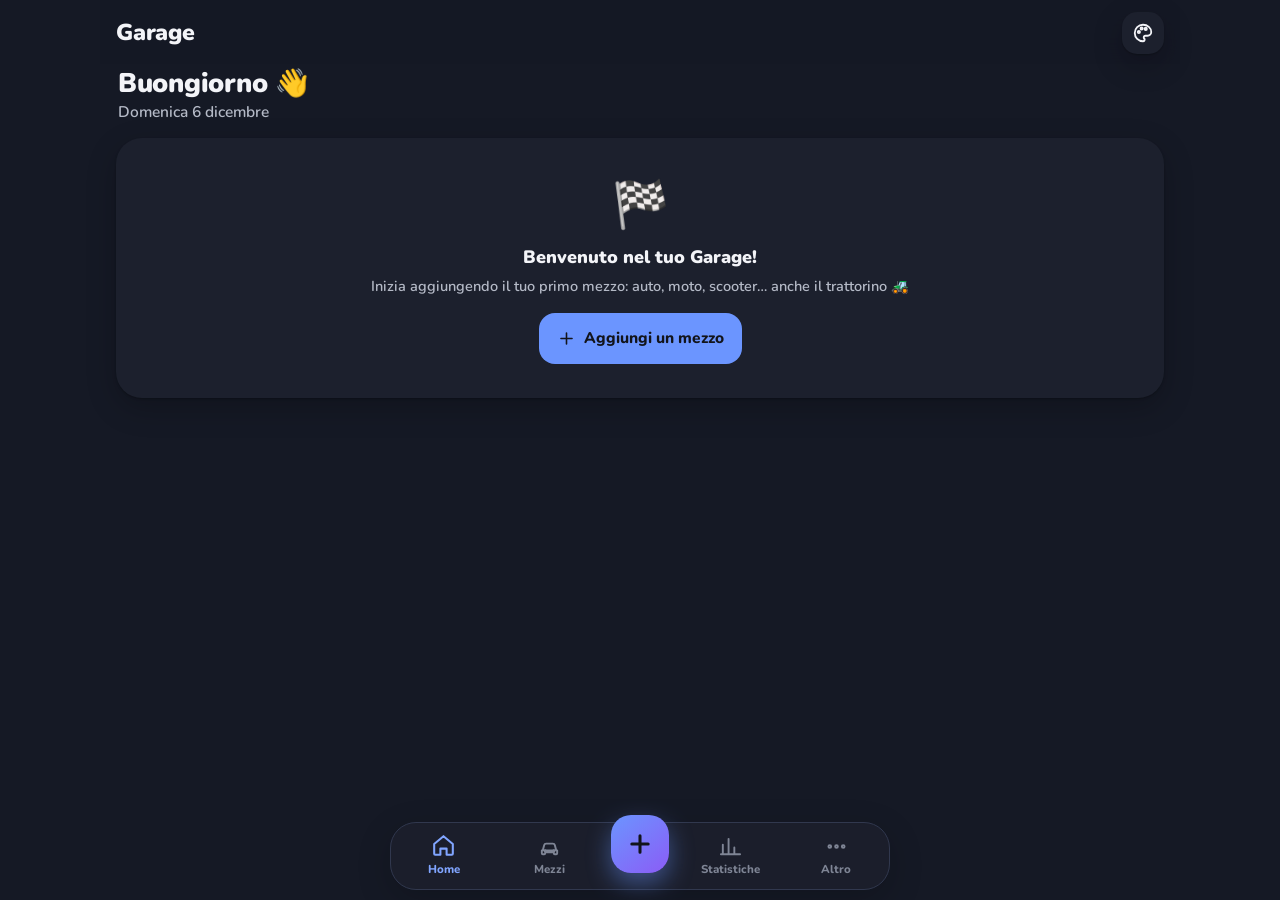
==== index.html @ 50ab62aa "v2.6.1: link d'invito per La mia auto direttamente da Garage (Altro → Google Sheets) Co-Authored-By:" ====
<!DOCTYPE html>
<html lang="it">
<head>
  <meta charset="UTF-8">
  <meta name="viewport" content="width=device-width, initial-scale=1, viewport-fit=cover">
  <title>Garage</title>
  <meta name="description" content="Gestione personale dei veicoli: rifornimenti, consumi, manutenzione, spese e statistiche.">
  <meta name="theme-color" content="#0e1014">
  <link rel="manifest" href="manifest.json?v=250">
  <link rel="icon" href="icona-garage.svg" type="image/svg+xml">
  <link rel="apple-touch-icon" href="icona-garage-192.png">
  <link rel="preconnect" href="https://fonts.googleapis.com">
  <link rel="preconnect" href="https://fonts.gstatic.com" crossorigin>
  <link href="https://fonts.googleapis.com/css2?family=Nunito:wght@500;600;700;800;900&display=swap" rel="stylesheet">
  <link rel="stylesheet" href="style.css?v=250">
  <script>
    // applica subito tema e colore salvati (evita il lampo)
    try {
      const t = localStorage.getItem('garage-tema') || 'dark';
      if (t !== 'auto') document.documentElement.dataset.theme = t;
      const c = JSON.parse(localStorage.getItem('garage-colore-css') || 'null');
      if (c) for (const k in c) document.documentElement.style.setProperty(k, c[k]);
    } catch (e) {}
  </script>
</head>
<body>
  <header class="topbar">
    <button class="icon-btn" id="btnBack" aria-label="Indietro" hidden>
      <svg viewBox="0 0 24 24"><path d="M15 18l-6-6 6-6"/></svg>
    </button>
    <h1 id="pageTitle">Garage</h1>
    <button class="icon-btn" id="btnSync" aria-label="Sincronizza" hidden></button>
    <button class="icon-btn" id="btnTheme" aria-label="Temi e colori">
      <svg viewBox="0 0 24 24"><path d="M12 3a9 9 0 0 0 0 18c1.1 0 1.8-.8 1.8-1.8 0-.5-.2-.9-.5-1.2-.3-.3-.5-.7-.5-1.2 0-1 .8-1.8 1.8-1.8H17a4 4 0 0 0 4-4C21 6.6 17 3 12 3z"/><circle cx="7.5" cy="11" r="1.2"/><circle cx="10.5" cy="7" r="1.2"/><circle cx="15" cy="7.5" r="1.2"/></svg>
    </button>
  </header>

  <main id="view" class="view"></main>

  <nav class="bottomnav">
    <a href="#home" data-nav="home">
      <svg viewBox="0 0 24 24"><path d="M3 10.5L12 3l9 7.5V20a1 1 0 0 1-1 1h-5v-6h-6v6H4a1 1 0 0 1-1-1z"/></svg>
      <span>Home</span>
    </a>
    <a href="#mezzi" data-nav="mezzi">
      <svg viewBox="0 0 24 24"><path d="M5 16l1.5-5.5A2 2 0 0 1 8.4 9h7.2a2 2 0 0 1 1.9 1.5L19 16M4 16h16v3a1 1 0 0 1-1 1h-1.5a1 1 0 0 1-1-1v-1h-9v1a1 1 0 0 1-1 1H5a1 1 0 0 1-1-1z"/><circle cx="7.5" cy="16.5" r=".6"/><circle cx="16.5" cy="16.5" r=".6"/></svg>
      <span>Mezzi</span>
    </a>
    <button class="fab" id="btnAdd" aria-label="Aggiungi">
      <svg viewBox="0 0 24 24"><path d="M12 5v14M5 12h14"/></svg>
    </button>
    <a href="#statistiche" data-nav="statistiche">
      <svg viewBox="0 0 24 24"><path d="M4 20V10M10 20V4M16 20v-7M22 20H2"/></svg>
      <span>Statistiche</span>
    </a>
    <a href="#altro" data-nav="altro">
      <svg viewBox="0 0 24 24"><circle cx="5" cy="12" r="1.4"/><circle cx="12" cy="12" r="1.4"/><circle cx="19" cy="12" r="1.4"/></svg>
      <span>Altro</span>
    </a>
  </nav>

  <div class="sheet-backdrop" id="sheetBackdrop" hidden></div>
  <section class="sheet" id="sheet" role="dialog" aria-modal="true" hidden>
    <div class="sheet-handle"></div>
    <div class="sheet-head">
      <h2 id="sheetTitle"></h2>
      <button class="icon-btn" id="sheetClose" aria-label="Chiudi"><svg viewBox="0 0 24 24"><path d="M6 6l12 12M18 6L6 18"/></svg></button>
    </div>
    <div class="sheet-body" id="sheetBody"></div>
  </section>

  <div class="toast" id="toast" hidden></div>

  <script src="db.js?v=250"></script>
  <script src="calc.js?v=250"></script>
  <script src="charts.js?v=250"></script>
  <script src="sync.js?v=250"></script>
  <script src="viaggi.js?v=250"></script>
  <script src="drivvo.js?v=250"></script>
  <script src="app.js?v=250"></script>
</body>
</html>
---- style.css ----
/* =========================================================
   GARAGE — style.css  (v2.1 · stile morbido e amichevole)
   I colori del tema (--accent, --accent-2) li imposta app.js
   in base al tema scelto con l'icona della tavolozza.
   ========================================================= */

:root {
  color-scheme: light;
  --accent: #2a62f0;
  --accent-2: #8b5cf6;
  --on-accent: #ffffff;
  --bg: color-mix(in srgb, var(--accent) 5%, #f5f6fa);
  --surface: #ffffff;
  --surface-2: color-mix(in srgb, var(--accent) 6%, #f1f2f6);
  --border: color-mix(in srgb, var(--accent) 8%, #e6e8ee);
  --text: #171923;
  --text-2: #5d6272;
  --text-3: #8d92a1;
  --accent-soft: color-mix(in srgb, var(--accent) 14%, #ffffff);
  --accent-ink: color-mix(in srgb, var(--accent) 80%, #000000);
  --good: #12925a;  --good-soft: #e2f6ec;
  --warn: #b26a00;  --warn-soft: #fff1d6;
  --bad: #d63a3a;   --bad-soft: #fde7e7;
  --t-fuel: var(--accent-soft);  --t-fuel-ink: var(--accent-ink);
  --t-maint: #fff0d9; --t-maint-ink: #a86200;
  --t-exp: #e2f6ec;   --t-exp-ink: #12804f;
  --t-doc: #efe8ff;   --t-doc-ink: #6a3fd6;
  --s1: #2a78d6; --s2: #eb6834; --s3: #1baf7a; --s4: #eda100; --s5: #e87ba4; --s6: #008300; --s7: #4a3aa7; --s8: #e34948;
  --grid: #eceef3;
  --shadow: 0 1px 2px rgba(20,24,40,.04), 0 8px 24px rgba(20,24,40,.06);
  --r-lg: 26px; --r-md: 20px; --r-sm: 14px;
}
@media (prefers-color-scheme: dark) {
  :root:not([data-theme="light"]) {
    color-scheme: dark;
    --on-accent: #12141b;
    --bg: color-mix(in srgb, var(--accent) 6%, #0f1117);
    --surface: color-mix(in srgb, var(--accent) 5%, #181a22);
    --surface-2: color-mix(in srgb, var(--accent) 8%, #20232d);
    --border: color-mix(in srgb, var(--accent) 10%, #2a2e3a);
    --text: #f3f4f8; --text-2: #b4b9c6; --text-3: #7f8595;
    --accent-soft: color-mix(in srgb, var(--accent) 18%, #181a22);
    --accent-ink: color-mix(in srgb, var(--accent) 85%, #ffffff);
    --good: #45d38f; --good-soft: #15291f; --warn: #f5b34a; --warn-soft: #2f2513; --bad: #ff7272; --bad-soft: #351a1c;
    --t-maint: #2f2513; --t-maint-ink: #f5b34a;
    --t-exp: #15291f;   --t-exp-ink: #45d38f;
    --t-doc: #241d3b;   --t-doc-ink: #b49cff;
    --s1: #3987e5; --s2: #d95926; --s3: #199e70; --s4: #c98500; --s5: #d55181; --s6: #008300; --s7: #9085e9; --s8: #e66767;
    --grid: #262a35;
    --shadow: 0 1px 2px rgba(0,0,0,.25), 0 10px 30px rgba(0,0,0,.22);
  }
}
:root[data-theme="dark"] {
  color-scheme: dark;
  --on-accent: #12141b;
  --bg: color-mix(in srgb, var(--accent) 6%, #0f1117);
  --surface: color-mix(in srgb, var(--accent) 5%, #181a22);
  --surface-2: color-mix(in srgb, var(--accent) 8%, #20232d);
  --border: color-mix(in srgb, var(--accent) 10%, #2a2e3a);
  --text: #f3f4f8; --text-2: #b4b9c6; --text-3: #7f8595;
  --accent-soft: color-mix(in srgb, var(--accent) 18%, #181a22);
  --accent-ink: color-mix(in srgb, var(--accent) 85%, #ffffff);
  --good: #45d38f; --good-soft: #15291f; --warn: #f5b34a; --warn-soft: #2f2513; --bad: #ff7272; --bad-soft: #351a1c;
  --t-maint: #2f2513; --t-maint-ink: #f5b34a;
  --t-exp: #15291f;   --t-exp-ink: #45d38f;
  --t-doc: #241d3b;   --t-doc-ink: #b49cff;
  --s1: #3987e5; --s2: #d95926; --s3: #199e70; --s4: #c98500; --s5: #d55181; --s6: #008300; --s7: #9085e9; --s8: #e66767;
  --grid: #262a35;
  --shadow: 0 1px 2px rgba(0,0,0,.25), 0 10px 30px rgba(0,0,0,.22);
}

* { box-sizing: border-box; -webkit-tap-highlight-color: transparent; }
html, body { margin: 0; overflow-x: clip; }
body {
  font-family: 'Nunito', system-ui, -apple-system, 'Segoe UI', Roboto, sans-serif;
  background: var(--bg); color: var(--text);
  font-size: 15.5px; line-height: 1.45;
  min-height: 100vh;
  padding-bottom: calc(96px + env(safe-area-inset-bottom));
  font-variant-numeric: tabular-nums;
  transition: background-color .3s ease;
}
svg:not(.leaflet-zoom-animated) { width: 22px; height: 22px; fill: none; stroke: currentColor; stroke-width: 2; stroke-linecap: round; stroke-linejoin: round; }
button { font: inherit; color: inherit; }
a { color: inherit; }
[hidden] { display: none !important; }
b, strong { font-weight: 800; }

/* ---------- Barra superiore ---------- */
.topbar {
  position: sticky; top: 0; z-index: 20;
  display: flex; align-items: center; gap: 8px;
  padding: calc(env(safe-area-inset-top) + 12px) 16px 10px;
  background: color-mix(in srgb, var(--bg) 88%, transparent);
  backdrop-filter: blur(14px); -webkit-backdrop-filter: blur(14px);
  max-width: 1080px; margin: 0 auto;
}
.topbar h1 { flex: 1; margin: 0; font-size: 23px; font-weight: 900; letter-spacing: -.01em; white-space: nowrap; overflow: hidden; text-overflow: ellipsis; }
.icon-btn {
  width: 42px; height: 42px; border-radius: 15px; border: 0; display: grid; place-items: center;
  background: var(--surface); box-shadow: var(--shadow); cursor: pointer; flex-shrink: 0; color: var(--text);
  transition: transform .12s ease;
}
.icon-btn:active { transform: scale(.92); }
.icon-btn.sync-ok { color: var(--good); }
.icon-btn.sync-errore { color: var(--bad); }
.icon-btn.sync-offline { color: var(--warn); }
.icon-btn.sync-sync svg { animation: spin 1s linear infinite; color: var(--accent); }
@keyframes spin { to { transform: rotate(360deg); } }

/* ---------- Contenuto ---------- */
.view { max-width: 1080px; margin: 0 auto; padding: 2px 16px 0; animation: fade .28s ease; }
@keyframes fade { from { opacity: 0; transform: translateY(8px); } to { opacity: 1; transform: none; } }

.hello { margin: 2px 2px 14px; }
.hello h2 { margin: 0; font-size: 27px; font-weight: 900; letter-spacing: -.01em; line-height: 1.15; }
.hello p { margin: 2px 0 0; color: var(--text-2); font-weight: 600; }

.section-title { display: flex; align-items: center; justify-content: space-between; margin: 24px 4px 10px; }
.section-title h3 { margin: 0; font-size: 18px; font-weight: 900; }
.section-title a, .link { color: var(--accent-ink); text-decoration: none; font-weight: 800; font-size: 14px; background: none; border: 0; cursor: pointer; padding: 4px 0; }

.card { background: var(--surface); border-radius: var(--r-lg); box-shadow: var(--shadow); padding: 18px; }
.card + .card { margin-top: 12px; }
.card h4 { margin: 0 0 12px; font-size: 16px; font-weight: 900; }
.grid { display: grid; gap: 12px; }
.grid-2 { grid-template-columns: repeat(2, minmax(0, 1fr)); }
@media (min-width: 760px) {
  .grid-auto { grid-template-columns: repeat(2, minmax(0, 1fr)); }
  .grid-4-lg { grid-template-columns: repeat(4, minmax(0, 1fr)); }
}
@media (min-width: 1000px) { .grid-auto { grid-template-columns: repeat(3, minmax(0, 1fr)); } }

/* ---------- Azioni rapide ---------- */
.quick-row { display: grid; grid-template-columns: repeat(3, minmax(0, 1fr)); gap: 10px; }
.qa {
  border: 0; border-radius: var(--r-md); padding: 14px 8px 12px; cursor: pointer;
  display: flex; flex-direction: column; align-items: center; gap: 6px; font-weight: 800; font-size: 13.5px;
  background: var(--surface); box-shadow: var(--shadow); transition: transform .12s ease;
}
.qa:active { transform: scale(.95); }
.qa .em { width: 46px; height: 46px; border-radius: 16px; display: grid; place-items: center; font-size: 23px; }
.t-fuel { background: var(--t-fuel); color: var(--t-fuel-ink); }
.t-maint { background: var(--t-maint); color: var(--t-maint-ink); }
.t-exp { background: var(--t-exp); color: var(--t-exp-ink); }
.t-doc { background: var(--t-doc); color: var(--t-doc-ink); }

/* ---------- Card riepilogo (hero) ---------- */
.hero {
  position: relative; overflow: hidden;
  border-radius: var(--r-lg); padding: 20px;
  background: linear-gradient(140deg, color-mix(in srgb, var(--accent) 26%, var(--surface)), color-mix(in srgb, var(--accent-2) 18%, var(--surface)));
  box-shadow: var(--shadow);
}
.hero::after {
  content: ''; position: absolute; width: 180px; height: 180px; border-radius: 50%; right: -60px; top: -70px;
  background: color-mix(in srgb, var(--accent) 30%, transparent); filter: blur(4px); opacity: .55; pointer-events: none;
}
.hero > * { position: relative; z-index: 1; }
.hero .label { color: var(--text-2); font-size: 14px; font-weight: 700; }
.hero .big { font-size: 38px; font-weight: 900; letter-spacing: -.02em; margin: 0 0 4px; line-height: 1.15; }
.hero .mini { display: grid; grid-template-columns: repeat(3, minmax(0, 1fr)); gap: 8px; margin-top: 14px; }
.hero .mini div { background: color-mix(in srgb, var(--surface) 70%, transparent); border-radius: 14px; padding: 8px 10px; min-width: 0; }
.hero .mini span { display: block; font-size: 12px; color: var(--text-2); font-weight: 700; white-space: nowrap; overflow: hidden; text-overflow: ellipsis; }
.hero .mini b { font-size: 16px; white-space: nowrap; }

/* ---------- Chip ---------- */
.chip { display: inline-flex; align-items: center; gap: 4px; padding: 4px 10px; border-radius: 99px; font-size: 12.5px; font-weight: 800; background: var(--surface-2); color: var(--text-2); white-space: nowrap; }
.chip.good { background: var(--good-soft); color: var(--good); }
.chip.warn { background: var(--warn-soft); color: var(--warn); }
.chip.bad { background: var(--bad-soft); color: var(--bad); }
.chip.acc { background: var(--accent-soft); color: var(--accent-ink); }

/* ---------- Mezzi ---------- */
.hscroll { display: flex; gap: 12px; overflow-x: auto; scroll-snap-type: x mandatory; padding: 2px 16px 10px; margin: 0 -16px; scrollbar-width: none; }
.hscroll::-webkit-scrollbar { display: none; }
.mini-v {
  flex: 0 0 min(250px, 72%); scroll-snap-align: start; cursor: pointer;
  background: var(--surface); border-radius: var(--r-md); box-shadow: var(--shadow); padding: 14px;
  display: flex; flex-direction: column; gap: 10px; transition: transform .12s ease;
}
.mini-v:active { transform: scale(.97); }
.mini-v .top { display: flex; align-items: center; gap: 10px; min-width: 0; }
.mini-v .name { font-weight: 900; font-size: 16px; white-space: nowrap; overflow: hidden; text-overflow: ellipsis; }
.mini-v .sub { font-size: 12.5px; color: var(--text-2); font-weight: 600; }
.mini-v .nums { display: flex; justify-content: space-between; gap: 8px; }
.mini-v .nums span { display: block; font-size: 11.5px; color: var(--text-2); font-weight: 700; }
.mini-v .nums b { font-size: 15px; }
.mini-v.add { align-items: center; justify-content: center; color: var(--accent-ink); font-weight: 800; border: 2px dashed var(--border); box-shadow: none; background: transparent; min-height: 150px; flex-basis: 140px; }

.vavatar {
  width: 48px; height: 48px; border-radius: 16px; flex-shrink: 0;
  background: var(--accent-soft); display: grid; place-items: center; font-size: 25px; overflow: hidden;
}
.vavatar img { width: 100%; height: 100%; object-fit: cover; }
.vavatar.lg { width: 74px; height: 74px; border-radius: 24px; font-size: 38px; }
.vavatar.sm { width: 30px; height: 30px; border-radius: 10px; font-size: 16px; }

.vcard { cursor: pointer; transition: transform .12s ease; }
.vcard:active { transform: scale(.985); }
.vhead { display: flex; align-items: center; gap: 12px; }
.vname { font-weight: 900; font-size: 17.5px; line-height: 1.25; display: -webkit-box; -webkit-line-clamp: 2; -webkit-box-orient: vertical; overflow: hidden; overflow-wrap: anywhere; }
.vchip { margin-top: 7px; }
.vsub { color: var(--text-2); font-size: 13.5px; font-weight: 600; }
.vmetrics { display: grid; grid-template-columns: repeat(3, minmax(0, 1fr)); gap: 8px; margin-top: 14px; }
.vmetrics div { background: var(--surface-2); border-radius: 14px; padding: 9px 10px; min-width: 0; }
.vmetrics span { display: block; font-size: 11.5px; color: var(--text-2); font-weight: 700; white-space: nowrap; overflow: hidden; text-overflow: ellipsis; }
.vmetrics b { font-size: 15px; white-space: nowrap; }
.vfoot { display: flex; flex-direction: column; gap: 7px; margin-top: 12px; font-size: 13.5px; color: var(--text-2); }
.vfoot div { display: flex; justify-content: space-between; gap: 10px; align-items: center; }
.vfoot b { color: var(--text); font-weight: 800; text-align: right; }

/* ---------- Statistiche: tile ---------- */
.stat { background: var(--surface); border-radius: var(--r-md); padding: 14px; box-shadow: var(--shadow); min-width: 0; }
.stat .k { font-size: 13px; line-height: 1.3; color: var(--text-2); font-weight: 700; display: -webkit-box; -webkit-line-clamp: 2; -webkit-box-orient: vertical; overflow: hidden; }
.stat .v { font-size: 21px; font-weight: 900; margin-top: 2px; white-space: nowrap; overflow: hidden; text-overflow: ellipsis; }
.stat .d { font-size: 12.5px; margin-top: 2px; font-weight: 800; }
.d.up { color: var(--bad); } .d.down { color: var(--good); } .d.flat { color: var(--text-3); }

.facts { display: flex; flex-direction: column; gap: 12px; }
.fact { display: flex; gap: 12px; align-items: center; }
.fact .em { width: 42px; height: 42px; border-radius: 14px; display: grid; place-items: center; font-size: 20px; flex-shrink: 0; }
.fact p { margin: 0; font-size: 15px; color: var(--text-2); font-weight: 600; }
.fact p b { color: var(--text); font-size: 16px; }

/* ---------- Liste ---------- */
.list { background: var(--surface); border-radius: var(--r-lg); box-shadow: var(--shadow); overflow: hidden; }
.item { display: flex; align-items: center; gap: 12px; padding: 13px 16px; cursor: pointer; position: relative; }
.item + .item::before { content: ''; position: absolute; top: 0; left: 70px; right: 16px; height: 1px; background: var(--border); }
.item:active { background: var(--surface-2); }
.item .ic { width: 42px; height: 42px; border-radius: 14px; display: grid; place-items: center; flex-shrink: 0; font-size: 20px; }
.item .ic svg { width: 20px; height: 20px; }
.item .main { flex: 1; min-width: 0; }
.item .t { font-weight: 800; white-space: nowrap; overflow: hidden; text-overflow: ellipsis; }
.item .s { font-size: 13px; color: var(--text-2); font-weight: 600; white-space: nowrap; overflow: hidden; text-overflow: ellipsis; }
.item .r { text-align: right; flex-shrink: 0; }
.item .r b { display: block; font-size: 15.5px; }
.item .r span { font-size: 12.5px; color: var(--text-2); font-weight: 700; }
.item > svg:last-child { opacity: .45; width: 18px; height: 18px; }
.day-label { font-size: 12.5px; font-weight: 800; color: var(--text-3); text-transform: uppercase; letter-spacing: .04em; margin: 16px 6px 8px; }

.empty { text-align: center; padding: 34px 20px; color: var(--text-2); }
.empty .e-ic { font-size: 46px; margin-bottom: 6px; }
.empty h4 { margin: 4px 0 6px; color: var(--text); font-size: 18px; font-weight: 900; }
.empty p { margin: 0 0 16px; font-size: 14.5px; font-weight: 600; }

/* ---------- Bottoni ---------- */
.btn {
  display: inline-flex; align-items: center; justify-content: center; gap: 8px;
  border: 0; border-radius: 16px; padding: 14px 18px; font-weight: 800; cursor: pointer;
  background: var(--accent); color: var(--on-accent); font-size: 15.5px; transition: transform .1s ease, opacity .15s;
}
.btn:active { transform: scale(.97); }
.btn:disabled { opacity: .6; }
.btn.secondary { background: var(--surface-2); color: var(--text); }
.btn.danger { background: var(--bad-soft); color: var(--bad); }
.btn.block { width: 100%; }
.btn svg { width: 19px; height: 19px; }
.btn-row { display: flex; flex-wrap: wrap; gap: 10px; margin-top: 16px; }
.btn-row .btn { flex: 1 1 140px; }

/* ---------- Pillole (filtri, schede, scelte) ---------- */
.pills { display: flex; gap: 8px; overflow-x: auto; padding: 2px 16px 6px; margin: 0 -16px; scrollbar-width: none; }
.pills::-webkit-scrollbar { display: none; }
.pills button {
  border: 0; background: var(--surface); box-shadow: var(--shadow); color: var(--text-2);
  padding: 9px 15px; border-radius: 99px; font-weight: 800; font-size: 14px; white-space: nowrap; cursor: pointer;
  display: inline-flex; align-items: center; gap: 6px; flex-shrink: 0;
}
.pills button.on { background: var(--accent); color: var(--on-accent); }
.pills .vavatar.sm { width: 22px; height: 22px; border-radius: 8px; font-size: 13px; background: transparent; }

.seg { display: flex; background: var(--surface-2); border-radius: 16px; padding: 4px; gap: 4px; }
.seg button { flex: 1; border: 0; background: transparent; padding: 10px 6px; border-radius: 12px; font-weight: 800; font-size: 13.5px; color: var(--text-2); cursor: pointer; white-space: nowrap; }
.seg button.on { background: var(--surface); color: var(--text); box-shadow: var(--shadow); }

.custom-range { display: grid; grid-template-columns: minmax(0, 1fr) minmax(0, 1fr); gap: 10px; margin-top: 8px; }

/* ---------- Moduli ---------- */
.form { display: flex; flex-direction: column; gap: 14px; }
.form .row2 { display: grid; grid-template-columns: minmax(0, 1fr) minmax(0, 1fr); gap: 10px; }
.form .row3 { display: grid; grid-template-columns: repeat(3, minmax(0, 1fr)); gap: 8px; }
.field { min-width: 0; }
.field > label, .field .lbl { display: block; font-size: 13px; font-weight: 800; color: var(--text-2); margin: 0 0 6px 4px; }
.field .hint { font-size: 12.5px; color: var(--text-3); margin: 5px 0 0 4px; font-weight: 600; }
.field .hint.live { color: var(--accent-ink); font-weight: 800; }
input, select, textarea {
  width: 100%; font: inherit; font-weight: 700; color: var(--text); background: var(--surface-2);
  border: 2px solid transparent; border-radius: 15px; padding: 12px 14px; outline: none; transition: border-color .15s, background .15s;
  min-height: 50px; min-width: 0;
}
input::placeholder, textarea::placeholder { color: var(--text-3); font-weight: 600; }
textarea { min-height: 76px; resize: vertical; }
input:focus, select:focus, textarea:focus { border-color: var(--accent); background: var(--surface); }
input[type=date], input[type=time] { -webkit-appearance: none; appearance: none; display: block; max-width: 100%; }
input[type=date]::-webkit-datetime-edit, input[type=time]::-webkit-datetime-edit { overflow: hidden; min-width: 0; }
input[type=date]::-webkit-date-and-time-value, input[type=time]::-webkit-date-and-time-value { text-align: left; min-width: 0; }
input.big { font-size: 21px; font-weight: 900; text-align: center; padding: 12px 6px; }
input.calc { border-color: color-mix(in srgb, var(--accent) 40%, transparent); color: var(--accent-ink); }
input.err, select.err, .chips.err { border-color: var(--bad) !important; box-shadow: 0 0 0 2px var(--bad-soft); border-radius: 15px; }

.chips { display: flex; flex-wrap: wrap; gap: 8px; }
.chips.scroll { flex-wrap: nowrap; overflow-x: auto; scrollbar-width: none; padding-bottom: 2px; }
.chips.scroll::-webkit-scrollbar { display: none; }
.chips button {
  border: 2px solid transparent; background: var(--surface-2); color: var(--text);
  padding: 9px 13px; border-radius: 14px; font-weight: 800; font-size: 14px; cursor: pointer;
  display: inline-flex; align-items: center; gap: 7px; white-space: nowrap; flex-shrink: 0; transition: transform .1s;
}
.chips button:active { transform: scale(.95); }
.chips button.on { border-color: var(--accent); background: var(--accent-soft); color: var(--accent-ink); }
.chips .vavatar.sm { background: transparent; width: 24px; height: 24px; }

.switch { display: flex; align-items: center; justify-content: space-between; gap: 12px; padding: 12px 14px; background: var(--surface-2); border-radius: 15px; cursor: pointer; font-weight: 800; }
.switch small { display: block; color: var(--text-3); font-weight: 600; font-size: 12.5px; }
.switch input { display: none; }
.switch .tog { width: 50px; height: 30px; border-radius: 99px; background: var(--border); position: relative; flex-shrink: 0; transition: background .2s; }
.switch .tog::after { content: ''; position: absolute; width: 24px; height: 24px; border-radius: 50%; background: #fff; top: 3px; left: 3px; transition: transform .2s; box-shadow: 0 1px 3px rgba(0,0,0,.25); }
.switch input:checked + .tog { background: var(--accent); }
.switch input:checked + .tog::after { transform: translateX(20px); }

details.more { background: var(--surface-2); border-radius: 15px; padding: 0 14px; }
details.more summary { cursor: pointer; padding: 13px 0; font-weight: 800; color: var(--text-2); list-style: none; display: flex; justify-content: space-between; }
details.more summary::-webkit-details-marker { display: none; }
details.more summary::after { content: '＋'; color: var(--accent-ink); }
details.more[open] summary::after { content: '－'; }
details.more .form { padding-bottom: 14px; }
details.more input, details.more select, details.more textarea { background: var(--surface); }

.photo-pick { display: flex; align-items: center; gap: 12px; }
.photo-pick .vavatar { width: 64px; height: 64px; }

/* ---------- Barra in basso ---------- */
.bottomnav {
  position: fixed; left: 50%; transform: translateX(-50%); bottom: calc(10px + env(safe-area-inset-bottom)); z-index: 30;
  width: min(500px, calc(100% - 24px)); height: 68px;
  display: grid; grid-template-columns: minmax(0, 1fr) minmax(0, 1fr) 76px minmax(0, 1fr) minmax(0, 1fr); align-items: center;
  background: color-mix(in srgb, var(--surface) 90%, transparent);
  backdrop-filter: blur(18px); -webkit-backdrop-filter: blur(18px);
  border-radius: 26px; box-shadow: 0 10px 34px rgba(0,0,0,.18); border: 1px solid var(--border);
}
.bottomnav a { display: flex; flex-direction: column; align-items: center; gap: 3px; text-decoration: none; color: var(--text-3); font-size: 11.5px; font-weight: 800; padding: 6px 0; }
.bottomnav a svg { width: 23px; height: 23px; padding: 0; transition: transform .15s; }
.bottomnav a.on { color: var(--accent-ink); }
.bottomnav a.on svg { transform: translateY(-1px) scale(1.08); }
.fab {
  justify-self: center; width: 58px; height: 58px; border-radius: 20px; border: 0; cursor: pointer;
  background: linear-gradient(140deg, var(--accent), var(--accent-2)); color: var(--on-accent); display: grid; place-items: center;
  box-shadow: 0 10px 24px color-mix(in srgb, var(--accent) 45%, transparent); transform: translateY(-12px); transition: transform .15s;
}
.fab:active { transform: translateY(-12px) scale(.92); }
.fab svg { width: 28px; height: 28px; stroke-width: 2.6; }

/* ---------- Finestra dal basso ---------- */
.sheet-backdrop { position: fixed; inset: 0; background: rgba(6, 8, 14, .5); z-index: 40; animation: fadeIn .2s ease; }
@keyframes fadeIn { from { opacity: 0; } }
.sheet {
  position: fixed; left: 50%; bottom: 0; transform: translateX(-50%); z-index: 50;
  width: min(600px, 100%); max-width: 100vw; max-height: 92vh; display: flex; flex-direction: column; overflow: hidden;
  background: var(--surface); border-radius: 30px 30px 0 0; box-shadow: 0 -10px 40px rgba(0,0,0,.25);
  animation: up .3s cubic-bezier(.2,.9,.3,1);
}
@keyframes up { from { transform: translate(-50%, 100%); } to { transform: translate(-50%, 0); } }
@media (min-width: 760px) {
  .sheet { bottom: auto; top: 50%; transform: translate(-50%, -50%); border-radius: 30px; max-height: 88vh; animation: pop .22s ease; }
  @keyframes pop { from { transform: translate(-50%, -46%); opacity: 0; } }
}
.sheet-handle { width: 42px; height: 5px; border-radius: 9px; background: var(--border); margin: 9px auto 0; }
.sheet-head { display: flex; align-items: center; justify-content: space-between; padding: 8px 18px 6px; }
.sheet-head h2 { margin: 0; font-size: 21px; font-weight: 900; }
.sheet-head .icon-btn { box-shadow: none; background: var(--surface-2); width: 38px; height: 38px; border-radius: 13px; }
.sheet-body { overflow-y: auto; overflow-x: hidden; overscroll-behavior: contain; padding: 8px 18px calc(18px + env(safe-area-inset-bottom)); }
.sheet-foot { position: sticky; bottom: calc(-18px - env(safe-area-inset-bottom)); margin: 4px -18px calc(-18px - env(safe-area-inset-bottom)); padding: 12px 18px calc(16px + env(safe-area-inset-bottom)); background: linear-gradient(to top, var(--surface) 75%, transparent); display: flex; gap: 10px; }
.sheet-foot .btn { flex: 1; }
.sheet-foot .btn.danger { flex: 0 0 auto; padding: 14px 16px; }

.quick { display: grid; grid-template-columns: repeat(2, minmax(0, 1fr)); gap: 10px; }
.quick button > div { min-width: 0; max-width: 100%; overflow-wrap: break-word; hyphens: auto; }
@media (max-width: 360px) { .quick { grid-template-columns: minmax(0, 1fr); } }
.quick button {
  display: flex; flex-direction: column; align-items: flex-start; gap: 10px; text-align: left;
  border: 0; border-radius: 20px; padding: 14px; background: var(--surface-2); cursor: pointer; font-weight: 800; min-width: 0;
}
.quick button:active { transform: scale(.97); }
.quick .em { width: 44px; height: 44px; border-radius: 15px; display: grid; place-items: center; font-size: 22px; flex-shrink: 0; }
.quick small { display: block; color: var(--text-2); font-weight: 600; font-size: 12.5px; }

/* ---------- Temi ---------- */
.themes { display: grid; grid-template-columns: repeat(4, minmax(0, 1fr)); gap: 12px 8px; }
.theme-btn { border: 0; background: none; cursor: pointer; display: flex; flex-direction: column; align-items: center; gap: 6px; font-weight: 800; font-size: 12.5px; color: var(--text-2); padding: 0; }
.theme-btn .sw { width: 56px; height: 56px; border-radius: 20px; display: grid; place-items: center; font-size: 22px; box-shadow: var(--shadow); border: 3px solid transparent; transition: transform .15s; }
.theme-btn.on .sw { border-color: var(--text); transform: scale(1.06); }
.theme-btn.on { color: var(--text); }

/* ---------- Toast ---------- */
.toast {
  position: fixed; left: 50%; transform: translateX(-50%); top: calc(env(safe-area-inset-top) + 14px); z-index: 60;
  background: var(--text); color: var(--bg); padding: 12px 18px; border-radius: 16px; font-weight: 800; font-size: 14.5px;
  box-shadow: 0 8px 24px rgba(0,0,0,.25); animation: drop .25s ease; max-width: calc(100% - 32px); text-align: center;
}
@keyframes drop { from { opacity: 0; transform: translate(-50%, -10px); } }

/* ---------- Grafici ---------- */
.chart-card .sub { font-size: 13px; color: var(--text-2); margin: -8px 0 10px; font-weight: 600; }
.chart-box { position: relative; height: 220px; }
.chart-box svg { touch-action: pan-y; }
.legend { display: flex; flex-wrap: wrap; gap: 6px 14px; margin-bottom: 8px; font-size: 13px; color: var(--text-2); font-weight: 700; }
.legend i { display: inline-block; width: 10px; height: 10px; border-radius: 3px; margin-right: 6px; vertical-align: -1px; }
.ctip {
  position: absolute; top: 0; pointer-events: none; z-index: 2;
  background: var(--text); color: var(--bg); border-radius: 12px; padding: 8px 11px; font-size: 13px; line-height: 1.5; font-weight: 700;
  white-space: nowrap; box-shadow: 0 6px 18px rgba(0,0,0,.25);
}
.ctip i { display: inline-block; width: 8px; height: 8px; border-radius: 2px; margin-right: 6px; }
.ctip .tot { border-top: 1px solid color-mix(in srgb, var(--bg) 30%, transparent); margin-top: 3px; padding-top: 3px; }

/* Barre per categoria */
.bars { display: flex; flex-direction: column; gap: 12px; }
.bar-row { display: flex; gap: 12px; align-items: center; }
.bar-row .em { width: 36px; height: 36px; border-radius: 12px; display: grid; place-items: center; font-size: 17px; flex-shrink: 0; background: var(--surface-2); }
.bar-row .body { flex: 1; min-width: 0; }
.bar-row .top { display: flex; justify-content: space-between; font-size: 14px; margin-bottom: 5px; gap: 8px; font-weight: 800; }
.bar-row .top span { color: var(--text-2); font-weight: 700; white-space: nowrap; }
.track { height: 9px; background: var(--surface-2); border-radius: 99px; overflow: hidden; }
.fill { height: 100%; background: var(--accent); border-radius: 99px; transition: width .6s cubic-bezier(.2,.9,.3,1); }
.fill.prev { background: var(--text-3); opacity: .45; }

/* Confronto periodi */
.cmp-row { padding: 12px 0; }
.cmp-row + .cmp-row { border-top: 1px solid var(--border); }
.cmp-row .top { display: flex; justify-content: space-between; align-items: baseline; gap: 8px; margin-bottom: 8px; }
.cmp-row .top .k { font-weight: 800; }
.cmp-row .duo { display: grid; grid-template-columns: 72px 1fr auto; gap: 6px 10px; align-items: center; font-size: 13px; }
.cmp-row .duo span { color: var(--text-2); font-weight: 700; white-space: nowrap; overflow: hidden; text-overflow: ellipsis; }
.cmp-row .duo b { text-align: right; white-space: nowrap; }

/* Scadenze */
.due-dot { width: 12px; height: 12px; border-radius: 50%; flex-shrink: 0; margin: 0 4px; }
.due-dot.ok { background: var(--good); } .due-dot.vicina { background: var(--warn); } .due-dot.scaduta { background: var(--bad); }

.kv { display: grid; grid-template-columns: repeat(2, minmax(0, 1fr)); gap: 2px; background: var(--border); border-radius: var(--r-md); overflow: hidden; }
.kv div { background: var(--surface); padding: 11px 14px; min-width: 0; }
.kv span { display: block; font-size: 12.5px; color: var(--text-2); font-weight: 700; }
.kv b { font-weight: 800; overflow-wrap: anywhere; }
.kv div:last-child:nth-child(odd) { grid-column: span 2; }

.muted { color: var(--text-2); font-size: 13.5px; font-weight: 600; }
.note-box { background: var(--accent-soft); color: var(--text); border-radius: 16px; padding: 13px 15px; font-size: 14px; font-weight: 600; }
.spacer { height: 14px; }

/* ---------- Allegati e documenti ---------- */
.icon-btn.sm { width: 34px; height: 34px; border-radius: 11px; }
.icon-btn.sm svg { width: 17px; height: 17px; }
.att-list { display: flex; flex-direction: column; gap: 8px; }
.att-list:not(:empty) { margin-bottom: 10px; }
.att { display: flex; align-items: center; gap: 10px; padding: 10px 12px; border-radius: 14px; background: var(--surface-2); border: 1px solid var(--border); }
.att .em { font-size: 20px; flex-shrink: 0; }
.att-name { flex: 1; min-width: 0; text-align: left; background: none; border: 0; padding: 0; color: var(--text); font: inherit; font-weight: 800; cursor: pointer; overflow: hidden; text-overflow: ellipsis; white-space: nowrap; }
.att-name small { display: block; font-size: 12px; font-weight: 700; color: var(--text-2); }
.att-x { flex-shrink: 0; width: 30px; height: 30px; border-radius: 10px; border: 0; background: var(--bad-soft); color: var(--bad); font-weight: 900; cursor: pointer; }
.att-add { width: 100%; justify-content: center; }
.att-add svg { width: 18px; height: 18px; }
.item.doc .t { white-space: normal; display: -webkit-box; -webkit-line-clamp: 2; -webkit-box-orient: vertical; line-height: 1.25; }

/* ---------- Viaggi e giri ---------- */
.map-card { background: var(--surface); border-radius: var(--r-lg); box-shadow: var(--shadow); overflow: hidden; }
.map { height: 300px; width: 100%; background: var(--surface-2); z-index: 0; }
.map.tall { height: 340px; }
.map-empty { height: 100%; display: grid; place-items: center; color: var(--text-2); font-weight: 700; padding: 20px; text-align: center; }
.map-dark .leaflet-tile-pane { filter: invert(1) hue-rotate(180deg) brightness(.92) contrast(.9) saturate(.7); }
.map .leaflet-popup-content-wrapper, .map .leaflet-popup-tip { background: var(--surface); color: var(--text); }
.map .leaflet-popup-content a { color: var(--accent-ink, var(--accent)); font-weight: 800; }
.map .leaflet-control-attribution { font-size: 10px; }
ol.tappe { list-style: none; margin: 0; padding: 0; counter-reset: t; }
ol.tappe li { position: relative; padding: 8px 0 8px 34px; font-weight: 800; counter-increment: t; }
ol.tappe li::before { content: counter(t); position: absolute; left: 0; top: 7px; width: 24px; height: 24px; border-radius: 50%; background: var(--surface-2); color: var(--text-2); font-size: 12px; display: grid; place-items: center; z-index: 1; }
ol.tappe li:not(:last-child)::after { content: ''; position: absolute; left: 11px; top: 30px; bottom: -8px; width: 2px; background: var(--border); }
ol.tappe li.start::before { background: #22c55e; color: #fff; }
ol.tappe li.end::before { background: #ef4444; color: #fff; }

/* Mappa a tutto schermo */
.map-wrap { position: relative; }
.map-zoom { position: absolute; right: 10px; bottom: 10px; z-index: 500; border: 0; border-radius: 999px; padding: 8px 14px;
  background: var(--surface); color: var(--text); font: inherit; font-weight: 800; font-size: 13px; box-shadow: var(--shadow); cursor: pointer; }
.map-full { position: fixed; inset: 0; z-index: 2000; background: var(--bg, #000); display: flex; flex-direction: column; }
.map-full-bar { display: flex; align-items: center; justify-content: space-between; gap: 12px;
  padding: calc(env(safe-area-inset-top) + 10px) 16px 10px; background: var(--surface); color: var(--text); }
.map-full-bar b { font-size: 18px; overflow: hidden; text-overflow: ellipsis; white-space: nowrap; }
.map-full-map { flex: 1; min-height: 0; }
.map-full-map .map-empty { height: 100%; }
#mappaViaggio { cursor: zoom-in; }
.map-dim .leaflet-tile-pane { filter: brightness(.82) contrast(1.05) saturate(.85); }
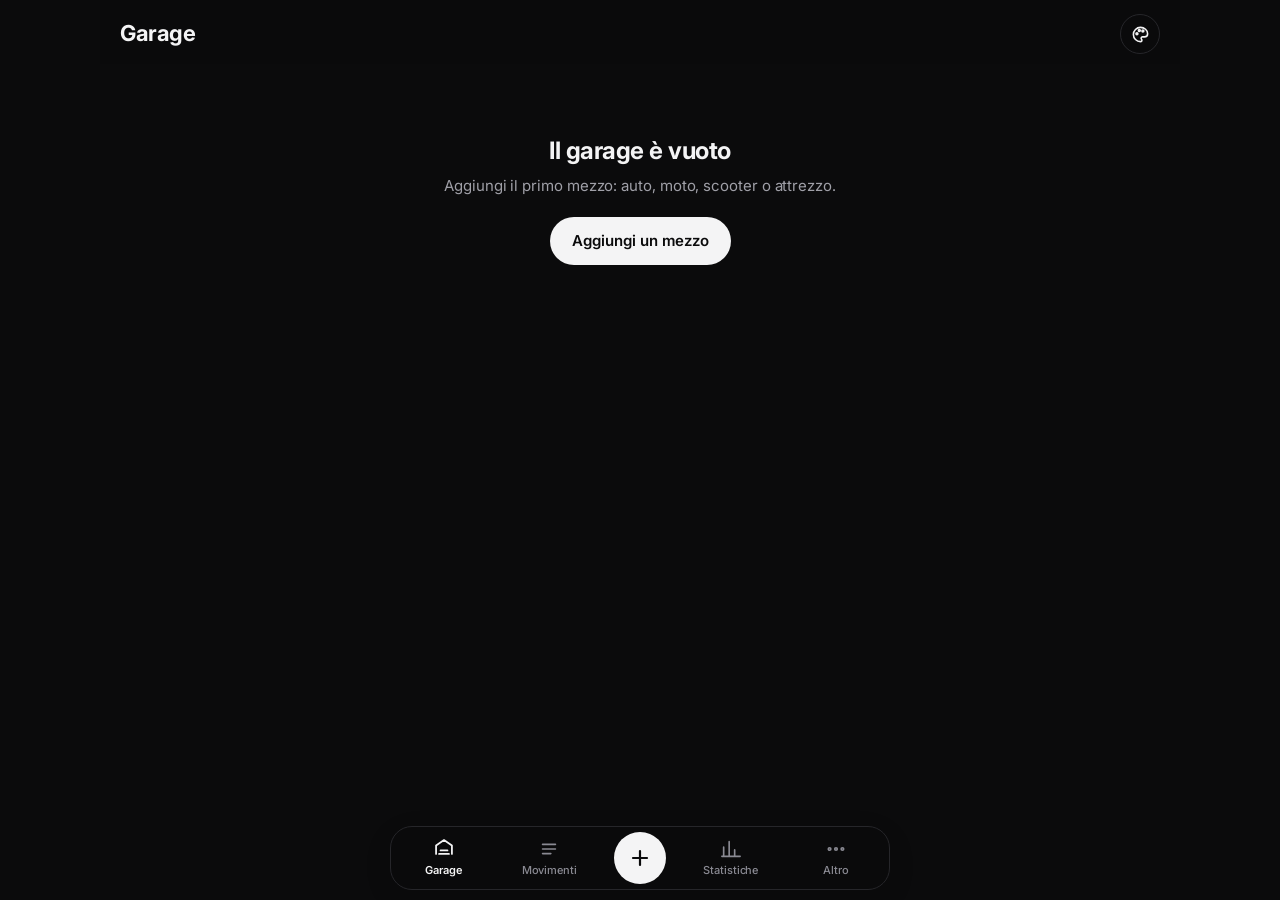
==== commit 7c448b31: "Anteprima v4: grafica minimal ridisegnata da zero (ramo grafica-minimal, non ancora in uso) - un sol" ====
--- a/index.html
+++ b/index.html
@@ -6,17 +6,22 @@
   <title>Garage</title>
   <meta name="description" content="Gestione personale dei veicoli: rifornimenti, consumi, manutenzione, spese e statistiche.">
   <meta name="theme-color" content="#0e1014">
-  <link rel="manifest" href="manifest.json?v=250">
+  <link rel="manifest" href="manifest.json?v=254">
   <link rel="icon" href="icona-garage.svg" type="image/svg+xml">
   <link rel="apple-touch-icon" href="icona-garage-192.png">
   <link rel="preconnect" href="https://fonts.googleapis.com">
   <link rel="preconnect" href="https://fonts.gstatic.com" crossorigin>
-  <link href="https://fonts.googleapis.com/css2?family=Nunito:wght@500;600;700;800;900&display=swap" rel="stylesheet">
-  <link rel="stylesheet" href="style.css?v=250">
+  <link href="https://fonts.googleapis.com/css2?family=Inter:wght@400;500;600;700&display=swap" rel="stylesheet">
+  <link rel="stylesheet" href="style.css?v=254">
+  <link rel="stylesheet" href="minimal.css?v=254">
   <script>
     // applica subito tema e colore salvati (evita il lampo)
     try {
-      const t = localStorage.getItem('garage-tema') || 'dark';
+      // stile dell'app (Sport, Showroom, Cruscotto): alcuni decidono da soli chiaro/scuro
+      const stile = localStorage.getItem('garage-stile');
+      const temaStile = { sport: 'dark', showroom: 'light', cruscotto: 'dark' }[stile];
+      if (temaStile) document.documentElement.dataset.stile = stile;
+      const t = temaStile || localStorage.getItem('garage-tema') || 'dark';
       if (t !== 'auto') document.documentElement.dataset.theme = t;
       const c = JSON.parse(localStorage.getItem('garage-colore-css') || 'null');
       if (c) for (const k in c) document.documentElement.style.setProperty(k, c[k]);
@@ -39,12 +44,12 @@
 
   <nav class="bottomnav">
     <a href="#home" data-nav="home">
-      <svg viewBox="0 0 24 24"><path d="M3 10.5L12 3l9 7.5V20a1 1 0 0 1-1 1h-5v-6h-6v6H4a1 1 0 0 1-1-1z"/></svg>
-      <span>Home</span>
+      <svg viewBox="0 0 24 24"><path d="M4 18V9.5L12 4l8 5.5V18M7 18h10M8.5 14.5h7"/></svg>
+      <span>Garage</span>
     </a>
-    <a href="#mezzi" data-nav="mezzi">
-      <svg viewBox="0 0 24 24"><path d="M5 16l1.5-5.5A2 2 0 0 1 8.4 9h7.2a2 2 0 0 1 1.9 1.5L19 16M4 16h16v3a1 1 0 0 1-1 1h-1.5a1 1 0 0 1-1-1v-1h-9v1a1 1 0 0 1-1 1H5a1 1 0 0 1-1-1z"/><circle cx="7.5" cy="16.5" r=".6"/><circle cx="16.5" cy="16.5" r=".6"/></svg>
-      <span>Mezzi</span>
+    <a href="#movimenti" data-nav="movimenti">
+      <svg viewBox="0 0 24 24"><path d="M5 7h14M5 12h14M5 17h9"/></svg>
+      <span>Movimenti</span>
     </a>
     <button class="fab" id="btnAdd" aria-label="Aggiungi">
       <svg viewBox="0 0 24 24"><path d="M12 5v14M5 12h14"/></svg>
@@ -71,12 +76,12 @@
 
   <div class="toast" id="toast" hidden></div>
 
-  <script src="db.js?v=250"></script>
-  <script src="calc.js?v=250"></script>
-  <script src="charts.js?v=250"></script>
-  <script src="sync.js?v=250"></script>
-  <script src="viaggi.js?v=250"></script>
-  <script src="drivvo.js?v=250"></script>
-  <script src="app.js?v=250"></script>
+  <script src="db.js?v=254"></script>
+  <script src="calc.js?v=254"></script>
+  <script src="charts.js?v=254"></script>
+  <script src="sync.js?v=254"></script>
+  <script src="viaggi.js?v=254"></script>
+  <script src="drivvo.js?v=254"></script>
+  <script src="app.js?v=254"></script>
 </body>
 </html>
--- a/style.css
+++ b/style.css
@@ -490,3 +490,148 @@
 .map-full-map .map-empty { height: 100%; }
 #mappaViaggio { cursor: zoom-in; }
 .map-dim .leaflet-tile-pane { filter: brightness(.82) contrast(1.05) saturate(.85); }
+
+/* =========================================================
+   v3 · SCHEDE CON LA FOTO GRANDE + STILI (Classico, Sport, Showroom, Cruscotto)
+   Lo stile si sceglie in Temi e colori; il colore (--accent) vale per tutti.
+   ========================================================= */
+
+/* ---------- Scheda di un mezzo nell'elenco ---------- */
+.vc { background: var(--surface); border-radius: var(--r-lg); box-shadow: var(--shadow); overflow: hidden; cursor: pointer; display: flex; flex-direction: column; transition: transform .12s ease; position: relative; }
+.vc:active { transform: scale(.985); }
+.vc-foto { position: relative; height: 170px; background: var(--surface-2); flex-shrink: 0; }
+.vc.senza-foto .vc-foto { height: 118px; }
+.vc-img, .vh-img { width: 100%; height: 100%; object-fit: cover; display: block; }
+.vc-vuota, .vh-vuota { width: 100%; height: 100%; border: 0; background: var(--surface-2); display: flex; flex-direction: column; align-items: center; justify-content: center; gap: 4px; color: var(--text-2); cursor: pointer; font-weight: 800; font-size: 13px; }
+.vc-vuota .em, .vh-vuota .em { font-size: 42px; line-height: 1; }
+.vc-chips { position: absolute; top: 10px; left: 10px; right: 90px; display: flex; gap: 6px; flex-wrap: wrap; pointer-events: none; z-index: 2; }
+.vc-chip { background: color-mix(in srgb, var(--bg) 84%, transparent); color: var(--text); font-size: 12px; font-weight: 800; padding: 5px 10px; border-radius: 99px; backdrop-filter: blur(6px); -webkit-backdrop-filter: blur(6px); white-space: nowrap; }
+.vc-chip.acc { background: var(--accent); color: var(--on-accent); }
+.vc-targa { position: absolute; top: 10px; right: 10px; z-index: 2; background: #ffffff; color: #111214; font-size: 12px; font-weight: 900; letter-spacing: 1px; padding: 5px 9px; border-radius: 8px; white-space: nowrap; }
+.vc.senza-foto .vc-chips { right: 10px; }
+.vc.senza-foto .vc-targa { display: none; }
+.vc-body { padding: 14px 16px 16px; display: flex; flex-direction: column; gap: 12px; position: relative; z-index: 2; }
+.vc-head { display: flex; justify-content: space-between; align-items: flex-end; gap: 10px; }
+.vc-nome { min-width: 0; }
+.vc-kpi { text-align: right; white-space: nowrap; }
+.vc-kpi b { font-size: 20px; font-weight: 900; color: var(--accent-ink); }
+.vc-kpi span { font-size: 12px; color: var(--text-2); font-weight: 700; }
+.vc-stats { display: grid; grid-template-columns: repeat(3, minmax(0, 1fr)); gap: 8px; }
+.vc-stats div { background: var(--surface-2); border-radius: 14px; padding: 8px 10px; min-width: 0; }
+.vc-stats span { display: block; font-size: 11.5px; color: var(--text-2); font-weight: 700; }
+.vc-stats b { display: block; font-size: 15px; white-space: nowrap; overflow: hidden; text-overflow: ellipsis; }
+.vc-foot { display: flex; justify-content: space-between; align-items: center; gap: 8px; border-top: 1px solid var(--border); padding-top: 10px; }
+.vc-foot .chip { white-space: normal; }
+.vc-apri { color: var(--accent-ink); font-weight: 800; font-size: 14px; white-space: nowrap; }
+
+/* ---------- Testa della scheda del mezzo ---------- */
+.vhero { position: relative; background: var(--surface); border-radius: var(--r-lg); box-shadow: var(--shadow); overflow: hidden; }
+.vh-foto { height: 220px; background: var(--surface-2); }
+.vhero.senza-foto .vh-foto { height: 130px; }
+.vh-info { padding: 14px 16px 16px; position: relative; z-index: 2; }
+.vh-chips { display: flex; gap: 6px; flex-wrap: wrap; margin-bottom: 8px; }
+.vh-chips .vc-targa { position: static; }
+.vh-nome { font-size: 25px; font-weight: 900; line-height: 1.15; letter-spacing: -.01em; overflow-wrap: anywhere; }
+.vh-sub { color: var(--text-2); font-weight: 600; margin-top: 2px; }
+.vh-edit { position: absolute; top: 12px; right: 12px; z-index: 3; }
+
+/* ---------- Mezzo piccolo in Home, con foto ---------- */
+.mini-v.con-foto { padding-top: 0; overflow: hidden; }
+.mini-foto { display: block; width: calc(100% + 28px); margin: 0 -14px; height: 112px; object-fit: cover; }
+
+/* ---------- Scelta dello stile ---------- */
+.stili { display: grid; grid-template-columns: repeat(2, minmax(0, 1fr)); gap: 10px; }
+.stile-btn { display: flex; flex-direction: column; align-items: flex-start; gap: 3px; text-align: left; padding: 10px; border-radius: 18px; border: 2px solid var(--border); background: var(--surface); cursor: pointer; min-height: 44px; }
+.stile-btn.on { border-color: var(--accent); }
+.stile-btn small { color: var(--text-2); font-size: 12px; line-height: 1.3; }
+.stile-sw { width: 100%; height: 44px; border-radius: 12px; display: flex; align-items: flex-end; gap: 5px; padding: 7px; margin-bottom: 4px; border: 1px solid rgba(127,127,127,.25); }
+.stile-sw i { flex: 1; height: 14px; border-radius: 5px; }
+
+/* =========================================================
+   STILE SPORT — scuro, arancio-friendly, foto grande in cima
+   ========================================================= */
+:root[data-stile="sport"] {
+  color-scheme: dark;
+  --bg: #111214; --surface: #1A1B1F; --surface-2: #222328; --border: #2A2B30;
+  --text: #F4F4F5; --text-2: #A1A1AA; --text-3: #8B8B94;
+  --on-accent: #111214;
+  --accent-soft: color-mix(in srgb, var(--accent) 16%, #1A1B1F);
+  --accent-ink: color-mix(in srgb, var(--accent) 88%, #ffffff);
+  --grid: #26272C; --shadow: none; --r-lg: 24px; --r-md: 20px;
+}
+[data-stile="sport"] body { font-family: 'Inter', system-ui, sans-serif; }
+[data-stile="sport"] .topbar h1, [data-stile="sport"] .hello h2, [data-stile="sport"] .vname, [data-stile="sport"] .vh-nome,
+[data-stile="sport"] .hero .big, [data-stile="sport"] .section-title h3, [data-stile="sport"] .vc-kpi b { font-family: 'Space Grotesk', 'Inter', sans-serif; font-weight: 700; }
+[data-stile="sport"] .card, [data-stile="sport"] .vc, [data-stile="sport"] .mini-v, [data-stile="sport"] .item { border: 1px solid var(--border); }
+[data-stile="sport"] .vc-foto { height: 210px; }
+[data-stile="sport"] .vc.senza-foto .vc-foto { height: 130px; }
+[data-stile="sport"] .vname { font-size: 21px; }
+[data-stile="sport"] .fab { background: var(--accent); }
+[data-stile="sport"] .vhero { margin: 0 -16px; border-radius: 0; background: transparent; }
+[data-stile="sport"] .vhero.con-foto .vh-foto { height: 320px; }
+[data-stile="sport"] .vhero.con-foto .vh-info { position: absolute; left: 0; right: 0; bottom: 0; padding: 70px 20px 14px; background: linear-gradient(180deg, rgba(17,18,20,0) 0%, rgba(17,18,20,.75) 55%, var(--bg) 100%); }
+[data-stile="sport"] .vhero.con-foto .vh-nome { font-size: 32px; }
+[data-stile="sport"] .vhero.con-foto .vh-sub { color: #D4D4D8; }
+[data-stile="sport"] .vhero.senza-foto { margin: 0; border-radius: var(--r-lg); background: var(--surface); border: 1px solid var(--border); }
+
+/* =========================================================
+   STILE SHOWROOM — chiaro, la foto riempie tutta la scheda
+   ========================================================= */
+:root[data-stile="showroom"] {
+  color-scheme: light;
+  --bg: #F3F1EE; --surface: #FFFFFF; --surface-2: #ECE9E4; --border: #E2DED8;
+  --text: #17181C; --text-2: #5F5A54; --text-3: #7D7770;
+  --on-accent: #ffffff;
+  --accent-soft: color-mix(in srgb, var(--accent) 12%, #ffffff);
+  --accent-ink: color-mix(in srgb, var(--accent) 78%, #000000);
+  --grid: #E7E3DD; --shadow: 0 1px 2px rgba(0,0,0,.04), 0 10px 30px rgba(0,0,0,.06); --r-lg: 28px;
+}
+[data-stile="showroom"] body { font-family: 'Manrope', system-ui, sans-serif; }
+[data-stile="showroom"] .topbar h1, [data-stile="showroom"] .hello h2, [data-stile="showroom"] .vname, [data-stile="showroom"] .vh-nome { font-weight: 800; letter-spacing: -.02em; }
+[data-stile="showroom"] .vc.con-foto { min-height: 440px; background: #17181C; color: #ffffff; }
+[data-stile="showroom"] .vc.con-foto .vc-foto { position: absolute; inset: 0; height: auto; }
+[data-stile="showroom"] .vc.con-foto .vc-foto::after { content: ''; position: absolute; inset: 0; background: linear-gradient(180deg, rgba(0,0,0,0) 32%, rgba(0,0,0,.82) 100%); }
+[data-stile="showroom"] .vc.con-foto .vc-body { margin-top: auto; }
+[data-stile="showroom"] .vc.con-foto .vname { font-size: 28px; color: #ffffff; }
+[data-stile="showroom"] .vc.con-foto .vsub, [data-stile="showroom"] .vc.con-foto .vc-stats span, [data-stile="showroom"] .vc.con-foto .vc-kpi span { color: rgba(255,255,255,.85); }
+[data-stile="showroom"] .vc.con-foto .vc-kpi b, [data-stile="showroom"] .vc.con-foto .vc-apri { color: #ffffff; }
+[data-stile="showroom"] .vc.con-foto .vc-stats div { background: rgba(255,255,255,.16); border: 1px solid rgba(255,255,255,.24); color: #ffffff; }
+[data-stile="showroom"] .vc.con-foto .vc-foot { border-top-color: rgba(255,255,255,.22); }
+[data-stile="showroom"] .vc.con-foto .vc-chip { background: rgba(255,255,255,.92); color: #17181C; }
+[data-stile="showroom"] .vc.con-foto .vc-chip.acc { background: var(--accent); color: var(--on-accent); }
+[data-stile="showroom"] .vhero { margin: 0 -16px; border-radius: 0; background: transparent; box-shadow: none; }
+[data-stile="showroom"] .vhero.con-foto .vh-foto { height: 400px; }
+[data-stile="showroom"] .vhero.con-foto .vh-info { margin-top: -38px; background: var(--bg); border-radius: 30px 30px 0 0; padding: 22px 16px 4px; }
+[data-stile="showroom"] .vhero.con-foto .vh-nome { font-size: 30px; }
+[data-stile="showroom"] .vhero.senza-foto { margin: 0; border-radius: var(--r-lg); background: var(--surface); box-shadow: var(--shadow); }
+[data-stile="showroom"] .vh-edit { background: rgba(255,255,255,.92); color: #17181C; }
+[data-stile="showroom"] .bottomnav { background: #17181C; border-color: #17181C; border-radius: 999px; }
+[data-stile="showroom"] .bottomnav a { color: #A8A6A2; }
+[data-stile="showroom"] .bottomnav a.on { color: #ffffff; }
+[data-stile="showroom"] .fab { background: var(--accent); border-radius: 999px; }
+
+/* =========================================================
+   STILE CRUSCOTTO — blu notte, numeri grandi
+   ========================================================= */
+:root[data-stile="cruscotto"] {
+  color-scheme: dark;
+  --bg: #0B1220; --surface: #121B2E; --surface-2: #18233A; --border: #1E2A44;
+  --text: #EEF2F8; --text-2: #9AA8BD; --text-3: #8391A8;
+  --on-accent: #0B1220;
+  --accent-soft: color-mix(in srgb, var(--accent) 16%, #121B2E);
+  --accent-ink: color-mix(in srgb, var(--accent) 85%, #ffffff);
+  --grid: #1E2A44; --shadow: none; --r-lg: 26px;
+}
+[data-stile="cruscotto"] body { font-family: 'Inter', system-ui, sans-serif; }
+[data-stile="cruscotto"] .card, [data-stile="cruscotto"] .vc, [data-stile="cruscotto"] .mini-v, [data-stile="cruscotto"] .item, [data-stile="cruscotto"] .vhero { border: 1px solid var(--border); }
+[data-stile="cruscotto"] .hero .big, [data-stile="cruscotto"] .vc-kpi b { font-weight: 800; letter-spacing: -.02em; }
+[data-stile="cruscotto"] .vc-foto { height: 200px; }
+[data-stile="cruscotto"] .vc.con-foto .vc-foto::after { content: ''; position: absolute; inset: 0; background: linear-gradient(180deg, rgba(18,27,46,0) 55%, var(--surface) 100%); }
+[data-stile="cruscotto"] .vc-kpi b { font-size: 24px; color: var(--text); }
+[data-stile="cruscotto"] .vc-stats div { background: transparent; padding: 0; }
+[data-stile="cruscotto"] .vc-stats { border-top: 1px solid var(--border); padding-top: 10px; }
+[data-stile="cruscotto"] .fab { background: var(--accent); }
+[data-stile="cruscotto"] .vhero.con-foto .vh-foto { height: 260px; }
+[data-stile="cruscotto"] .vhero.con-foto .vh-info { position: absolute; left: 12px; bottom: 12px; right: 12px; background: rgba(11,18,32,.84); border-radius: 18px; padding: 10px 14px; }
+[data-stile="cruscotto"] .vhero.con-foto .vh-nome { font-size: 22px; }
+[data-stile="cruscotto"] .vhero.con-foto .vh-sub { color: #C9D3E2; }
--- a/minimal.css
+++ b/minimal.css
@@ -0,0 +1,225 @@
+/* =========================================================
+   GARAGE — minimal.css  (v4 · grafica minimal, ramo "grafica-minimal")
+   Si carica DOPO style.css e ne ridisegna l'aspetto:
+   un solo carattere (Inter), bianco/nero con un solo colore,
+   niente ombre, niente riquadri colorati, linee sottili e foto grandi.
+   ========================================================= */
+
+/* ---------- Colori ---------- */
+:root {
+  color-scheme: light;
+  --bg: #FFFFFF; --surface: #F5F5F6; --surface-2: #ECECEE; --border: #E7E7EA;
+  --text: #0B0B0C; --text-2: #5E5E66; --text-3: #6E6E77;
+  --on-accent: #FFFFFF;
+  --accent-soft: color-mix(in srgb, var(--accent) 10%, #FFFFFF);
+  --accent-ink: color-mix(in srgb, var(--accent) 80%, #000000);
+  --good: #13824F; --warn: #A15C00; --bad: #C9302C;
+  --good-soft: #E8F5EE; --warn-soft: #FFF3E0; --bad-soft: #FDECEC;
+  --t-fuel: transparent; --t-maint: transparent; --t-exp: transparent; --t-doc: transparent;
+  --grid: #EDEDF0; --shadow: none;
+  --r-lg: 18px; --r-md: 14px; --r-sm: 10px;
+}
+@media (prefers-color-scheme: dark) {
+  :root:not([data-theme="light"]) {
+    color-scheme: dark;
+    --bg: #0B0B0C; --surface: #151517; --surface-2: #1E1E21; --border: #26262A;
+    --text: #F4F4F5; --text-2: #A0A0A8; --text-3: #8A8A93;
+    --on-accent: #0B0B0C;
+    --accent-soft: color-mix(in srgb, var(--accent) 16%, #151517);
+    --accent-ink: color-mix(in srgb, var(--accent) 85%, #FFFFFF);
+    --good: #4ADE94; --warn: #F5B547; --bad: #FF7A72;
+    --good-soft: #13281D; --warn-soft: #2C2213; --bad-soft: #321A1A;
+    --grid: #232327; --shadow: none;
+  }
+}
+:root[data-theme="dark"] {
+  color-scheme: dark;
+  --bg: #0B0B0C; --surface: #151517; --surface-2: #1E1E21; --border: #26262A;
+  --text: #F4F4F5; --text-2: #A0A0A8; --text-3: #8A8A93;
+  --on-accent: #0B0B0C;
+  --accent-soft: color-mix(in srgb, var(--accent) 16%, #151517);
+  --accent-ink: color-mix(in srgb, var(--accent) 85%, #FFFFFF);
+  --good: #4ADE94; --warn: #F5B547; --bad: #FF7A72;
+  --good-soft: #13281D; --warn-soft: #2C2213; --bad-soft: #321A1A;
+  --grid: #232327; --shadow: none;
+}
+
+/* ---------- Base ---------- */
+body { font-family: 'Inter', system-ui, -apple-system, 'Segoe UI', Roboto, sans-serif; font-size: 15px; line-height: 1.45; letter-spacing: -.005em; }
+b, strong { font-weight: 600; }
+.view { padding: 0 20px; animation: fade .2s ease; }
+@keyframes fade { from { opacity: 0; } to { opacity: 1; } }
+.muted { color: var(--text-2); }
+
+/* ---------- Barra in alto ---------- */
+.topbar { padding: calc(env(safe-area-inset-top) + 14px) 20px 10px; background: color-mix(in srgb, var(--bg) 92%, transparent); }
+.topbar h1 { font-size: 22px; font-weight: 700; letter-spacing: -.02em; }
+.icon-btn { width: 40px; height: 40px; border-radius: 999px; background: transparent; box-shadow: none; border: 1px solid var(--border); }
+.icon-btn svg { width: 19px; height: 19px; }
+
+/* ---------- Barra in basso ---------- */
+.bottomnav { height: 64px; border-radius: 22px; background: color-mix(in srgb, var(--bg) 94%, transparent); border: 1px solid var(--border); box-shadow: 0 8px 30px rgba(0,0,0,.08); }
+.bottomnav a { font-weight: 500; font-size: 11px; color: var(--text-3); }
+.bottomnav a svg { width: 22px; height: 22px; stroke-width: 1.8; }
+.bottomnav a.on { color: var(--text); }
+.bottomnav a.on span { font-weight: 600; }
+.fab { width: 52px; height: 52px; border-radius: 999px; background: var(--text); color: var(--bg); box-shadow: none; transform: none; }
+.fab:active { transform: scale(.92); }
+.fab svg { width: 24px; height: 24px; stroke-width: 2.2; }
+
+/* ---------- Titoli ---------- */
+.m-h { display: flex; align-items: baseline; justify-content: space-between; margin: 30px 0 6px; font-size: 13px; font-weight: 600; color: var(--text-2); text-transform: uppercase; letter-spacing: .06em; }
+.m-h a, .m-h .link { font-size: 14px; font-weight: 500; text-transform: none; letter-spacing: 0; color: var(--accent-ink); text-decoration: none; padding: 0; }
+.m-nota { color: var(--text-2); margin: 4px 0 12px; font-size: 14px; }
+.m-nulla { color: var(--text-2); margin: 14px 0; font-size: 14px; }
+
+/* ---------- Garage: i mezzi ---------- */
+.m-garage { display: grid; gap: 22px; margin-top: 6px; }
+@media (min-width: 760px) { .m-garage { grid-template-columns: repeat(2, minmax(0, 1fr)); } }
+.m-card { display: block; text-decoration: none; color: inherit; }
+.m-card-foto { aspect-ratio: 4 / 3; border-radius: var(--r-lg); overflow: hidden; background: var(--surface); display: grid; place-items: center; transition: transform .15s ease; }
+.m-card:active .m-card-foto { transform: scale(.985); }
+.m-card-foto img { width: 100%; height: 100%; object-fit: cover; display: block; }
+.m-ph { font-size: 44px; font-weight: 600; color: var(--text-3); letter-spacing: .02em; }
+.m-card-txt { display: flex; justify-content: space-between; align-items: center; gap: 10px; padding: 10px 2px 0; }
+.m-card-nome { min-width: 0; display: flex; flex-direction: column; }
+.m-card-nome b { font-size: 18px; font-weight: 600; letter-spacing: -.01em; white-space: nowrap; overflow: hidden; text-overflow: ellipsis; }
+.m-card-nome span { font-size: 14px; color: var(--text-2); }
+
+.m-actions { display: flex; flex-wrap: wrap; gap: 8px; margin: 18px 0 4px; }
+.m-link-btn { display: inline-flex; align-items: center; gap: 6px; min-height: 40px; padding: 0 14px; border-radius: 999px; border: 1px solid var(--border); background: transparent; color: var(--text); font-size: 14px; font-weight: 500; text-decoration: none; cursor: pointer; }
+.m-link-btn svg { width: 16px; height: 16px; }
+
+.m-badge { flex-shrink: 0; font-size: 12px; font-weight: 600; padding: 4px 9px; border-radius: 999px; white-space: nowrap; background: var(--surface); color: var(--text-2); }
+.m-badge.vicina { background: var(--warn-soft); color: var(--warn); }
+.m-badge.scaduta { background: var(--bad-soft); color: var(--bad); }
+.m-badge.ok { background: var(--surface); color: var(--text-2); }
+
+/* ---------- Righe (movimenti, scadenze) ---------- */
+.m-list { display: flex; flex-direction: column; }
+.m-row { display: flex; align-items: center; gap: 12px; padding: 13px 0; border-bottom: 1px solid var(--border); cursor: pointer; text-decoration: none; color: inherit; }
+.m-list .m-row:last-child { border-bottom: 0; }
+.m-dot { width: 8px; height: 8px; border-radius: 999px; flex-shrink: 0; background: var(--text-3); }
+.m-dot.d-rifornimenti { background: var(--accent); }
+.m-dot.d-manutenzioni { background: #8B8B94; }
+.m-dot.d-spese { background: color-mix(in srgb, var(--text) 35%, transparent); }
+.m-dot.d-bolli, .m-dot.d-assicurazioni { background: transparent; border: 1.5px solid var(--text-2); }
+.m-dot.s-scaduta { background: var(--bad); } .m-dot.s-vicina { background: var(--warn); } .m-dot.s-ok { background: var(--good); }
+.m-row-main { flex: 1; min-width: 0; display: flex; flex-direction: column; }
+.m-row-main b { font-weight: 500; white-space: nowrap; overflow: hidden; text-overflow: ellipsis; }
+.m-row-main span { font-size: 13px; color: var(--text-2); white-space: nowrap; overflow: hidden; text-overflow: ellipsis; }
+.m-row-r { text-align: right; flex-shrink: 0; display: flex; flex-direction: column; }
+.m-row-r b { font-weight: 600; }
+.m-row-r span { font-size: 12.5px; color: var(--text-2); }
+.m-mese { display: flex; justify-content: space-between; margin: 22px 0 0; padding-bottom: 6px; border-bottom: 1px solid var(--border); font-size: 13px; font-weight: 600; color: var(--text-2); }
+
+/* ---------- Scheda di un mezzo ---------- */
+.m-hero { position: relative; aspect-ratio: 4 / 3; border-radius: var(--r-lg); overflow: hidden; background: var(--surface); margin-top: 4px; }
+.m-hero img { width: 100%; height: 100%; object-fit: cover; display: block; }
+.m-hero-ph { width: 100%; height: 100%; border: 0; background: var(--surface); color: var(--text-2); display: flex; flex-direction: column; align-items: center; justify-content: center; gap: 6px; font-size: 14px; cursor: pointer; }
+.m-hero-ph span { font-size: 52px; font-weight: 600; color: var(--text-3); }
+.m-hero-edit { position: absolute; top: 12px; right: 12px; width: 40px; height: 40px; border-radius: 999px; border: 0; background: rgba(255,255,255,.9); color: #0B0B0C; display: grid; place-items: center; cursor: pointer; }
+.m-hero-edit svg { width: 18px; height: 18px; }
+.m-titolo { margin: 18px 0 2px; font-size: 30px; font-weight: 700; letter-spacing: -.03em; line-height: 1.1; }
+.m-sotto { margin: 0; color: var(--text-2); font-size: 14px; }
+.m-kpi { display: grid; grid-template-columns: repeat(3, minmax(0, 1fr)); margin: 22px 0 6px; border-top: 1px solid var(--border); border-bottom: 1px solid var(--border); }
+.m-kpi div { padding: 14px 0; display: flex; flex-direction: column; min-width: 0; }
+.m-kpi div + div { padding-left: 14px; border-left: 1px solid var(--border); }
+.m-kpi b { font-size: 22px; font-weight: 600; letter-spacing: -.02em; white-space: nowrap; overflow: hidden; text-overflow: ellipsis; }
+.m-kpi span { font-size: 12.5px; color: var(--text-2); }
+.m-tabs { display: flex; gap: 20px; overflow-x: auto; scrollbar-width: none; margin: 14px 0 0; border-bottom: 1px solid var(--border); }
+.m-tabs::-webkit-scrollbar { display: none; }
+.m-tabs button { flex-shrink: 0; border: 0; background: none; padding: 12px 0; font-size: 15px; font-weight: 500; color: var(--text-2); cursor: pointer; border-bottom: 2px solid transparent; margin-bottom: -1px; }
+.m-tabs button.on { color: var(--text); border-bottom-color: var(--text); }
+.m-filtri { display: flex; gap: 6px; overflow-x: auto; scrollbar-width: none; margin: 14px 0 0; }
+.m-filtri::-webkit-scrollbar { display: none; }
+.m-filtri button { flex-shrink: 0; min-height: 34px; padding: 0 12px; border-radius: 999px; border: 1px solid var(--border); background: transparent; color: var(--text-2); font-size: 13px; font-weight: 500; cursor: pointer; }
+.m-filtri button.on { background: var(--text); border-color: var(--text); color: var(--bg); }
+.m-kv { display: flex; flex-direction: column; }
+.m-kv div { display: flex; justify-content: space-between; gap: 12px; padding: 12px 0; border-bottom: 1px solid var(--border); }
+.m-kv span { color: var(--text-2); }
+.m-kv b { font-weight: 500; text-align: right; }
+
+.m-empty { text-align: center; padding: 70px 10px; }
+.m-empty h2 { margin: 0 0 6px; font-size: 24px; font-weight: 700; letter-spacing: -.02em; }
+.m-empty p { color: var(--text-2); margin: 0 0 20px; }
+.m-btn { min-height: 48px; padding: 0 22px; border-radius: 999px; border: 0; background: var(--text); color: var(--bg); font-weight: 600; font-size: 15px; cursor: pointer; }
+
+/* ---------- Componenti già esistenti, ridisegnati ---------- */
+.card { background: var(--surface); box-shadow: none; border-radius: var(--r-lg); padding: 16px; }
+.card h4 { font-weight: 600; font-size: 15px; }
+.section-title { margin: 30px 0 8px; }
+.section-title h3 { font-size: 13px; font-weight: 600; color: var(--text-2); text-transform: uppercase; letter-spacing: .06em; }
+.section-title a, .link { font-weight: 500; }
+
+.list { background: transparent; box-shadow: none; border-radius: 0; }
+.item { padding: 13px 0; gap: 12px; }
+.item + .item::before { left: 0; right: 0; }
+.item:active { background: transparent; opacity: .7; }
+.item .ic { width: 28px; height: 28px; border-radius: 0; background: transparent !important; font-size: 18px; }
+.item .t { font-weight: 500; }
+.item .s { font-weight: 400; }
+.item .r span { font-weight: 400; }
+.day-label { font-weight: 600; color: var(--text-2); letter-spacing: .06em; margin: 22px 0 4px; font-size: 12.5px; }
+
+.chip { font-weight: 600; font-size: 12px; background: var(--surface); }
+.chip.acc { background: var(--surface); color: var(--text); }
+
+.btn { border-radius: 999px; font-weight: 600; font-size: 15px; background: var(--text); color: var(--bg); padding: 13px 20px; }
+.btn.secondary { background: transparent; color: var(--text); border: 1px solid var(--border); }
+.btn.danger { background: transparent; color: var(--bad); border: 1px solid var(--border); }
+
+.pills { padding: 2px 20px 6px; margin: 0 -20px; gap: 6px; }
+.pills button { background: transparent; box-shadow: none; border: 1px solid var(--border); font-weight: 500; font-size: 13.5px; padding: 8px 13px; }
+.pills button.on { background: var(--text); border-color: var(--text); color: var(--bg); }
+.seg { background: transparent; border-bottom: 1px solid var(--border); border-radius: 0; padding: 0; gap: 18px; }
+.seg button { flex: 0 0 auto; border-radius: 0; padding: 11px 0; font-weight: 500; font-size: 14.5px; border-bottom: 2px solid transparent; margin-bottom: -1px; }
+.seg button.on { background: transparent; box-shadow: none; color: var(--text); border-bottom-color: var(--text); }
+
+/* statistiche */
+.hero { background: transparent; box-shadow: none; border-radius: 0; padding: 18px 0 6px; }
+.hero::after { display: none; }
+.hero .label { font-weight: 500; font-size: 14px; }
+.hero .big { font-size: 44px; font-weight: 700; letter-spacing: -.035em; }
+.hero .mini { gap: 0; border-top: 1px solid var(--border); margin-top: 16px; }
+.hero .mini div { background: transparent; border-radius: 0; padding: 12px 0 0; }
+.hero .mini div + div { padding-left: 12px; border-left: 1px solid var(--border); }
+.hero .mini span { font-weight: 400; }
+.hero .mini b { font-weight: 600; }
+.stat { background: transparent; box-shadow: none; border-radius: 0; padding: 12px 0; border-bottom: 1px solid var(--border); }
+.stat .k { font-weight: 400; }
+.stat .v { font-weight: 600; font-size: 20px; letter-spacing: -.02em; }
+.stat .d { font-weight: 600; }
+.grid { gap: 0 16px; }
+.fact .em { background: transparent !important; width: 24px; height: 24px; font-size: 17px; }
+.fact p { font-weight: 400; }
+.fact p b { font-weight: 600; }
+.chart-card { padding: 14px 0 6px; background: transparent; }
+.facts { gap: 10px; }
+
+/* moduli e finestre */
+.sheet { border-radius: 24px 24px 0 0; box-shadow: none; }
+.field > label, .field .lbl { font-weight: 500; font-size: 13px; }
+.field .hint { font-weight: 400; }
+input, select, textarea { font-weight: 500; border: 1px solid var(--border); background: var(--bg); border-radius: 12px; min-height: 48px; }
+input:focus, select:focus, textarea:focus { border-color: var(--text); background: var(--bg); }
+input.big { font-weight: 600; font-size: 20px; }
+.chips button { border: 1px solid var(--border); background: transparent; font-weight: 500; border-radius: 999px; padding: 8px 13px; }
+.chips button.on { border-color: var(--text); background: var(--text); color: var(--bg); }
+.switch { background: transparent; border: 1px solid var(--border); border-radius: 12px; font-weight: 500; }
+.switch input:checked + .tog { background: var(--text); }
+details.more { background: transparent; border: 1px solid var(--border); border-radius: 12px; }
+details.more summary { font-weight: 500; }
+details.more input, details.more select, details.more textarea { background: var(--bg); }
+.note-box { background: var(--surface); box-shadow: none; }
+.qa { box-shadow: none; background: var(--surface); font-weight: 500; }
+.qa .em { background: transparent !important; }
+.quick button .em { background: transparent !important; }
+.theme-btn { font-weight: 500; }
+.toast { border-radius: 999px; font-weight: 500; }
+.empty h4 { font-weight: 600; }
+.empty p { font-weight: 400; }
+.kv div { box-shadow: none; }
+/* niente icone-emoji nei riquadri: bastano le parole */
+.fact .em, .bar-row .em, .chips button > span, .pills .vavatar.sm { display: none; }
+.fact { gap: 0; }
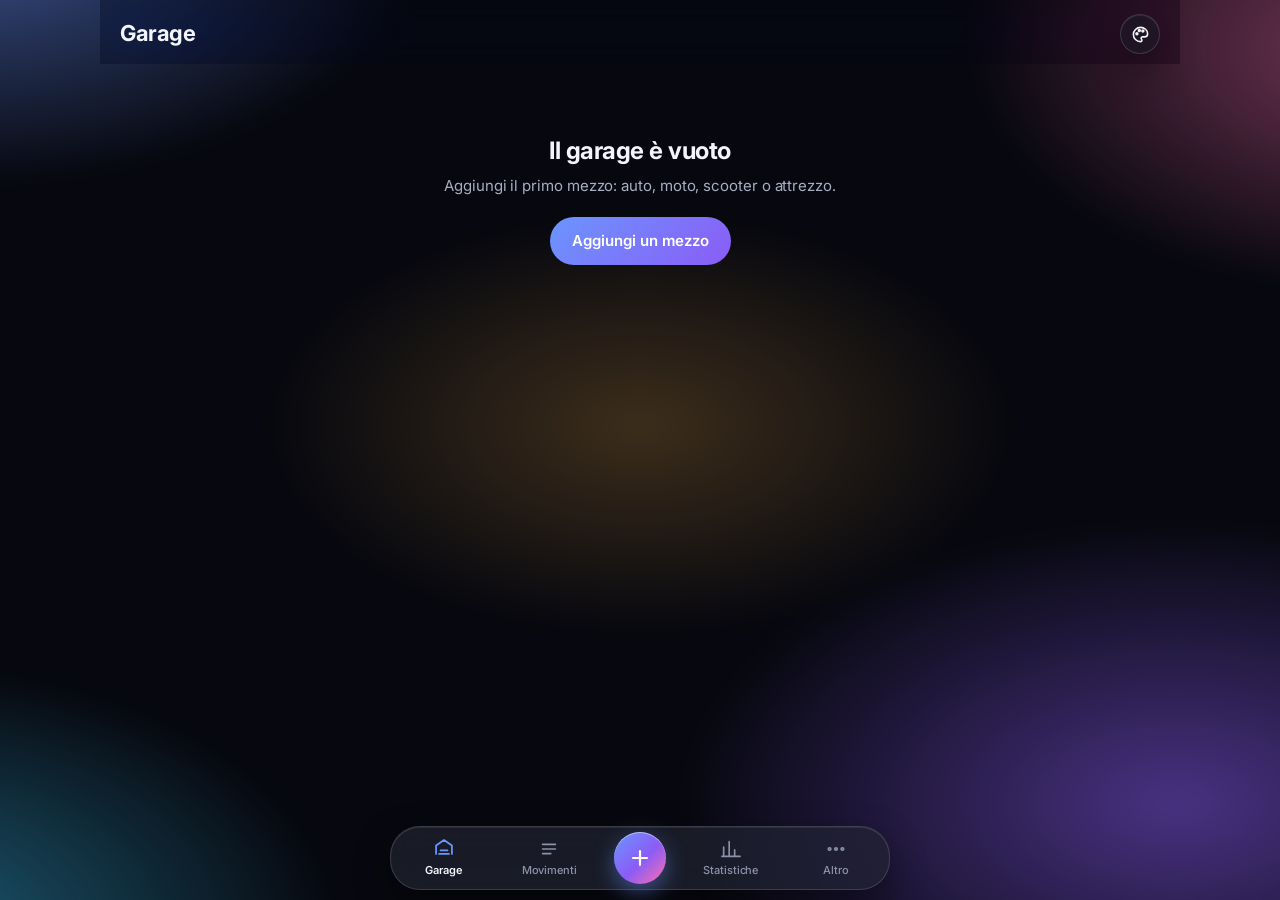
==== commit 56a5163b: "Anteprima: grafica Liquid Glass (ramo grafica-glass, parte dalla minimal) - sfondo a sfumature color" ====
--- a/index.html
+++ b/index.html
@@ -6,14 +6,15 @@
   <title>Garage</title>
   <meta name="description" content="Gestione personale dei veicoli: rifornimenti, consumi, manutenzione, spese e statistiche.">
   <meta name="theme-color" content="#0e1014">
-  <link rel="manifest" href="manifest.json?v=254">
+  <link rel="manifest" href="manifest.json?v=255">
   <link rel="icon" href="icona-garage.svg" type="image/svg+xml">
   <link rel="apple-touch-icon" href="icona-garage-192.png">
   <link rel="preconnect" href="https://fonts.googleapis.com">
   <link rel="preconnect" href="https://fonts.gstatic.com" crossorigin>
-  <link href="https://fonts.googleapis.com/css2?family=Inter:wght@400;500;600;700&display=swap" rel="stylesheet">
-  <link rel="stylesheet" href="style.css?v=254">
-  <link rel="stylesheet" href="minimal.css?v=254">
+  <link href="https://fonts.googleapis.com/css2?family=Inter:wght@400;500;600;700;800&display=swap" rel="stylesheet">
+  <link rel="stylesheet" href="style.css?v=255">
+  <link rel="stylesheet" href="minimal.css?v=255">
+  <link rel="stylesheet" href="glass.css?v=255">
   <script>
     // applica subito tema e colore salvati (evita il lampo)
     try {
@@ -76,12 +77,12 @@
 
   <div class="toast" id="toast" hidden></div>
 
-  <script src="db.js?v=254"></script>
-  <script src="calc.js?v=254"></script>
-  <script src="charts.js?v=254"></script>
-  <script src="sync.js?v=254"></script>
-  <script src="viaggi.js?v=254"></script>
-  <script src="drivvo.js?v=254"></script>
-  <script src="app.js?v=254"></script>
+  <script src="db.js?v=255"></script>
+  <script src="calc.js?v=255"></script>
+  <script src="charts.js?v=255"></script>
+  <script src="sync.js?v=255"></script>
+  <script src="viaggi.js?v=255"></script>
+  <script src="drivvo.js?v=255"></script>
+  <script src="app.js?v=255"></script>
 </body>
 </html>
--- a/minimal.css
+++ b/minimal.css
@@ -223,3 +223,8 @@
 /* niente icone-emoji nei riquadri: bastano le parole */
 .fact .em, .bar-row .em, .chips button > span, .pills .vavatar.sm { display: none; }
 .fact { gap: 0; }
+
+/* ---------- Grafici semplici ---------- */
+.m-chart { position: relative; height: 170px; margin-top: 6px; }
+.m-chart svg { touch-action: pan-y; }
+.m-grafico[hidden] { display: none; }
--- a/glass.css
+++ b/glass.css
@@ -0,0 +1,155 @@
+/* =========================================================
+   GARAGE — glass.css  (ramo "grafica-glass", anteprima)
+   Si carica DOPO minimal.css: stesso ordine delle schermate,
+   ma con sfondo a sfumature colorate e pannelli di "vetro"
+   traslucido (stile Liquid Glass), più colori.
+   ========================================================= */
+
+:root {
+  --g1: var(--accent);          /* colore scelto nella tavolozza */
+  --g2: var(--accent-2);
+  --g3: #FF6FB1;                /* rosa */
+  --g4: #38C6F4;                /* azzurro */
+  --g5: #FFB547;                /* ambra */
+  --glass: rgba(255, 255, 255, .55);
+  --glass-strong: rgba(255, 255, 255, .72);
+  --glass-line: rgba(255, 255, 255, .75);
+  --glass-edge: rgba(15, 23, 42, .08);
+  --glass-shadow: 0 1px 0 rgba(255,255,255,.7) inset, 0 12px 32px rgba(30, 41, 80, .12);
+  --bg: #EEF1F8;
+  --surface: rgba(255, 255, 255, .6);
+  --surface-2: rgba(255, 255, 255, .45);
+  --border: rgba(15, 23, 42, .08);
+  --text: #0E1222; --text-2: #4A5168; --text-3: #5C6380;
+}
+@media (prefers-color-scheme: dark) {
+  :root:not([data-theme="light"]) {
+    --glass: rgba(28, 30, 40, .52);
+    --glass-strong: rgba(34, 36, 48, .7);
+    --glass-line: rgba(255, 255, 255, .14);
+    --glass-edge: rgba(255, 255, 255, .06);
+    --glass-shadow: 0 1px 0 rgba(255,255,255,.08) inset, 0 14px 36px rgba(0, 0, 0, .45);
+    --bg: #07080F;
+    --surface: rgba(30, 32, 44, .55);
+    --surface-2: rgba(255, 255, 255, .06);
+    --border: rgba(255, 255, 255, .09);
+    --text: #F3F5FB; --text-2: #A8AEC2; --text-3: #8C93A9;
+  }
+}
+:root[data-theme="dark"] {
+  --glass: rgba(28, 30, 40, .52);
+  --glass-strong: rgba(34, 36, 48, .7);
+  --glass-line: rgba(255, 255, 255, .14);
+  --glass-edge: rgba(255, 255, 255, .06);
+  --glass-shadow: 0 1px 0 rgba(255,255,255,.08) inset, 0 14px 36px rgba(0, 0, 0, .45);
+  --bg: #07080F;
+  --surface: rgba(30, 32, 44, .55);
+  --surface-2: rgba(255, 255, 255, .06);
+  --border: rgba(255, 255, 255, .09);
+  --text: #F3F5FB; --text-2: #A8AEC2; --text-3: #8C93A9;
+}
+
+/* ---------- Sfondo a sfumature (fisso dietro a tutto) ---------- */
+body { background: var(--bg); }
+body::before {
+  content: ''; position: fixed; inset: -20%; z-index: -1; pointer-events: none;
+  background:
+    radial-gradient(38% 30% at 12% 8%, color-mix(in srgb, var(--g1) 55%, transparent), transparent 70%),
+    radial-gradient(34% 28% at 92% 18%, color-mix(in srgb, var(--g3) 45%, transparent), transparent 70%),
+    radial-gradient(40% 32% at 80% 78%, color-mix(in srgb, var(--g2) 50%, transparent), transparent 70%),
+    radial-gradient(36% 30% at 8% 88%, color-mix(in srgb, var(--g4) 45%, transparent), transparent 70%),
+    radial-gradient(30% 24% at 50% 48%, color-mix(in srgb, var(--g5) 22%, transparent), transparent 70%);
+  filter: blur(10px);
+  animation: deriva 28s ease-in-out infinite alternate;
+}
+@keyframes deriva { from { transform: translate3d(0, 0, 0) scale(1); } to { transform: translate3d(-3%, 2%, 0) scale(1.06); } }
+@media (prefers-reduced-motion: reduce) { body::before { animation: none; } }
+
+/* ---------- Vetro: la ricetta ---------- */
+.topbar, .bottomnav, .m-list, .card, .m-kpi, .m-tabs, .sheet, .toast, .m-link-btn, .icon-btn, .m-hero-edit, .pills button, .m-filtri button, .stat, .hero {
+  -webkit-backdrop-filter: blur(22px) saturate(180%); backdrop-filter: blur(22px) saturate(180%);
+}
+
+.topbar { background: color-mix(in srgb, var(--bg) 35%, transparent); }
+.icon-btn { background: var(--glass); border: 1px solid var(--glass-line); box-shadow: var(--glass-shadow); }
+
+.bottomnav { background: var(--glass-strong); border: 1px solid var(--glass-line); box-shadow: var(--glass-shadow); border-radius: 30px; }
+.bottomnav a.on { color: var(--text); }
+.bottomnav a.on svg { color: var(--g1); }
+.fab {
+  background: linear-gradient(135deg, var(--g1), var(--g2) 55%, var(--g3));
+  color: #fff; box-shadow: 0 8px 22px color-mix(in srgb, var(--g1) 45%, transparent), 0 1px 0 rgba(255,255,255,.5) inset;
+}
+
+/* ---------- Garage: mezzi ---------- */
+.m-card-foto { border-radius: 26px; box-shadow: 0 18px 40px rgba(20, 30, 70, .18); position: relative; }
+.m-card-foto::after { content: ''; position: absolute; inset: 0; border-radius: inherit; box-shadow: inset 0 0 0 1px rgba(255,255,255,.35); pointer-events: none; }
+.m-card { position: relative; }
+.m-card-txt {
+  position: relative; margin: -46px 12px 0; padding: 12px 16px; border-radius: 20px;
+  background: var(--glass-strong); border: 1px solid var(--glass-line); box-shadow: var(--glass-shadow);
+  -webkit-backdrop-filter: blur(22px) saturate(180%); backdrop-filter: blur(22px) saturate(180%);
+}
+.m-ph { background: linear-gradient(135deg, var(--g1), var(--g3)); -webkit-background-clip: text; background-clip: text; color: transparent; font-size: 56px; font-weight: 800; }
+.m-card-foto:has(.m-ph) { background: linear-gradient(140deg, color-mix(in srgb, var(--g4) 25%, var(--glass)), color-mix(in srgb, var(--g2) 25%, var(--glass))); }
+
+.m-link-btn { background: var(--glass); border: 1px solid var(--glass-line); box-shadow: var(--glass-shadow); }
+
+/* ---------- Pannelli di vetro per liste e schede ---------- */
+.m-list { background: var(--glass); border: 1px solid var(--glass-line); box-shadow: var(--glass-shadow); border-radius: 24px; padding: 2px 16px; }
+.m-list .m-row { border-bottom-color: var(--glass-edge); }
+.card, .stat, .hero { background: var(--glass); border: 1px solid var(--glass-line); box-shadow: var(--glass-shadow); border-radius: 24px; }
+.stat { padding: 14px 16px; border-radius: 20px; margin-bottom: 10px; }
+.hero { padding: 20px; }
+.hero .big { background: linear-gradient(90deg, var(--text), color-mix(in srgb, var(--g1) 70%, var(--text))); -webkit-background-clip: text; background-clip: text; color: transparent; }
+.grid { gap: 10px; }
+.m-kv { background: var(--glass); border: 1px solid var(--glass-line); box-shadow: var(--glass-shadow); border-radius: 24px; padding: 2px 16px; -webkit-backdrop-filter: blur(22px) saturate(180%); backdrop-filter: blur(22px) saturate(180%); }
+.m-kv div:last-child { border-bottom: 0; }
+.m-kv div { border-bottom-color: var(--glass-edge); }
+.m-mese { border-bottom: 0; margin-top: 24px; }
+
+/* ---------- Puntini colorati per tipo ---------- */
+.m-dot { width: 10px; height: 10px; box-shadow: 0 0 0 3px color-mix(in srgb, currentColor 18%, transparent); }
+.m-dot.d-rifornimenti { background: var(--g4); color: var(--g4); }
+.m-dot.d-manutenzioni { background: var(--g5); color: var(--g5); }
+.m-dot.d-spese { background: #34D399; color: #34D399; }
+.m-dot.d-bolli, .m-dot.d-assicurazioni { background: var(--g2); color: var(--g2); border: 0; }
+
+/* ---------- Scheda del mezzo ---------- */
+.m-hero { border-radius: 28px; box-shadow: 0 22px 46px rgba(20, 30, 70, .22); }
+.m-hero::after { content: ''; position: absolute; inset: 0; border-radius: inherit; box-shadow: inset 0 0 0 1px rgba(255,255,255,.35); pointer-events: none; }
+.m-hero-ph { background: linear-gradient(140deg, color-mix(in srgb, var(--g4) 30%, var(--glass)), color-mix(in srgb, var(--g3) 25%, var(--glass))); }
+.m-hero-edit { background: var(--glass-strong); border: 1px solid var(--glass-line); color: var(--text); box-shadow: var(--glass-shadow); }
+.m-titolo { font-weight: 800; }
+
+/* tre numeri: tre tessere di vetro, ognuna col suo colore */
+.m-kpi { border: 0; gap: 8px; background: none; -webkit-backdrop-filter: none; backdrop-filter: none; }
+.m-kpi div, .m-kpi div + div {
+  padding: 14px; border: 1px solid var(--glass-line); border-radius: 20px; box-shadow: var(--glass-shadow);
+  -webkit-backdrop-filter: blur(22px) saturate(180%); backdrop-filter: blur(22px) saturate(180%);
+}
+.m-kpi div:nth-child(1) { background: linear-gradient(150deg, color-mix(in srgb, var(--g4) 28%, var(--glass)), var(--glass)); }
+.m-kpi div:nth-child(2) { background: linear-gradient(150deg, color-mix(in srgb, var(--g1) 28%, var(--glass)), var(--glass)); }
+.m-kpi div:nth-child(3) { background: linear-gradient(150deg, color-mix(in srgb, var(--g3) 26%, var(--glass)), var(--glass)); }
+.m-kpi b { font-weight: 700; }
+
+/* schede come una capsula di vetro */
+.m-tabs { border: 1px solid var(--glass-line); background: var(--glass); box-shadow: var(--glass-shadow); border-radius: 999px; padding: 4px; gap: 2px; }
+.m-tabs button { padding: 9px 14px; border-radius: 999px; border-bottom: 0; margin: 0; font-size: 14px; }
+.m-tabs button.on { background: var(--glass-strong); color: var(--text); box-shadow: 0 2px 10px rgba(0,0,0,.08), 0 1px 0 rgba(255,255,255,.6) inset; }
+
+.m-filtri button, .pills button { background: var(--glass); border: 1px solid var(--glass-line); color: var(--text-2); }
+.m-filtri button.on, .pills button.on, .chips button.on { background: linear-gradient(135deg, var(--g1), var(--g2)); border-color: transparent; color: #fff; }
+
+.m-badge { -webkit-backdrop-filter: blur(10px); backdrop-filter: blur(10px); }
+
+/* grafici dentro un pannello di vetro */
+.m-chart { background: var(--glass); border: 1px solid var(--glass-line); box-shadow: var(--glass-shadow); border-radius: 24px; padding: 10px 8px 4px; height: 190px; -webkit-backdrop-filter: blur(22px) saturate(180%); backdrop-filter: blur(22px) saturate(180%); }
+
+/* finestre e moduli */
+.sheet { background: var(--glass-strong); border-top: 1px solid var(--glass-line); }
+input, select, textarea { background: var(--glass); border-color: var(--glass-line); }
+.btn { background: linear-gradient(135deg, var(--g1), var(--g2)); color: #fff; }
+.btn.secondary { background: var(--glass); color: var(--text); border-color: var(--glass-line); }
+.m-btn { background: linear-gradient(135deg, var(--g1), var(--g2)); color: #fff; }
+.toast { background: var(--glass-strong); color: var(--text); border: 1px solid var(--glass-line); }
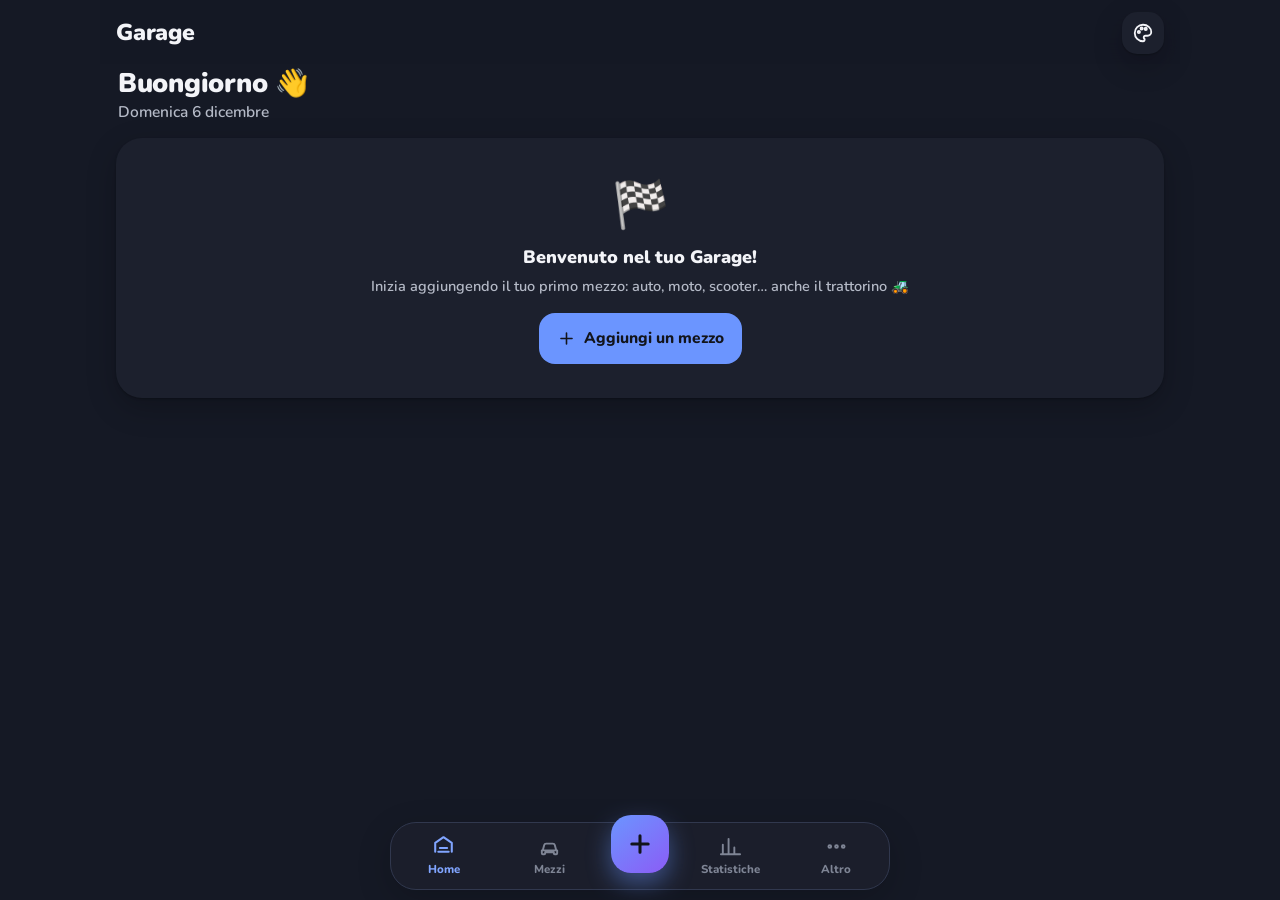
==== commit 187e9d98: "v4.0.0: tre grafiche nell'app — quella di prima, Minimal e Liquid Glass - Temi e colori: "Grafiche n" ====
--- a/index.html
+++ b/index.html
@@ -6,22 +6,23 @@
   <title>Garage</title>
   <meta name="description" content="Gestione personale dei veicoli: rifornimenti, consumi, manutenzione, spese e statistiche.">
   <meta name="theme-color" content="#0e1014">
-  <link rel="manifest" href="manifest.json?v=255">
+  <link rel="manifest" href="manifest.json?v=256">
   <link rel="icon" href="icona-garage.svg" type="image/svg+xml">
   <link rel="apple-touch-icon" href="icona-garage-192.png">
   <link rel="preconnect" href="https://fonts.googleapis.com">
   <link rel="preconnect" href="https://fonts.gstatic.com" crossorigin>
-  <link href="https://fonts.googleapis.com/css2?family=Inter:wght@400;500;600;700;800&display=swap" rel="stylesheet">
-  <link rel="stylesheet" href="style.css?v=255">
-  <link rel="stylesheet" href="minimal.css?v=255">
-  <link rel="stylesheet" href="glass.css?v=255">
+  <link href="https://fonts.googleapis.com/css2?family=Nunito:wght@500;600;700;800;900&family=Inter:wght@400;500;600;700;800&family=Space+Grotesk:wght@500;600;700&family=Manrope:wght@500;600;700;800&display=swap" rel="stylesheet">
+  <link rel="stylesheet" href="style.css?v=256">
+  <link rel="stylesheet" href="minimal.css?v=256">
+  <link rel="stylesheet" href="glass.css?v=256">
   <script>
     // applica subito tema e colore salvati (evita il lampo)
     try {
       // stile dell'app (Sport, Showroom, Cruscotto): alcuni decidono da soli chiaro/scuro
       const stile = localStorage.getItem('garage-stile');
       const temaStile = { sport: 'dark', showroom: 'light', cruscotto: 'dark' }[stile];
-      if (temaStile) document.documentElement.dataset.stile = stile;
+      if (temaStile || stile === 'minimal' || stile === 'glass') document.documentElement.dataset.stile = stile;
+      if (stile === 'minimal' || stile === 'glass') document.documentElement.dataset.layout = 'nuovo';
       const t = temaStile || localStorage.getItem('garage-tema') || 'dark';
       if (t !== 'auto') document.documentElement.dataset.theme = t;
       const c = JSON.parse(localStorage.getItem('garage-colore-css') || 'null');
@@ -77,12 +78,12 @@
 
   <div class="toast" id="toast" hidden></div>
 
-  <script src="db.js?v=255"></script>
-  <script src="calc.js?v=255"></script>
-  <script src="charts.js?v=255"></script>
-  <script src="sync.js?v=255"></script>
-  <script src="viaggi.js?v=255"></script>
-  <script src="drivvo.js?v=255"></script>
-  <script src="app.js?v=255"></script>
+  <script src="db.js?v=256"></script>
+  <script src="calc.js?v=256"></script>
+  <script src="charts.js?v=256"></script>
+  <script src="sync.js?v=256"></script>
+  <script src="viaggi.js?v=256"></script>
+  <script src="drivvo.js?v=256"></script>
+  <script src="app.js?v=256"></script>
 </body>
 </html>
--- a/minimal.css
+++ b/minimal.css
@@ -1,3 +1,4 @@
+/* Attivo solo con le grafiche nuove (Minimal, Liquid Glass): html[data-layout="nuovo"] */
 /* =========================================================
    GARAGE — minimal.css  (v4 · grafica minimal, ramo "grafica-minimal")
    Si carica DOPO style.css e ne ridisegna l'aspetto:
@@ -6,7 +7,7 @@
    ========================================================= */
 
 /* ---------- Colori ---------- */
-:root {
+:root[data-layout="nuovo"] {
   color-scheme: light;
   --bg: #FFFFFF; --surface: #F5F5F6; --surface-2: #ECECEE; --border: #E7E7EA;
   --text: #0B0B0C; --text-2: #5E5E66; --text-3: #6E6E77;
@@ -20,7 +21,7 @@
   --r-lg: 18px; --r-md: 14px; --r-sm: 10px;
 }
 @media (prefers-color-scheme: dark) {
-  :root:not([data-theme="light"]) {
+  :root[data-layout="nuovo"]:not([data-theme="light"]) {
     color-scheme: dark;
     --bg: #0B0B0C; --surface: #151517; --surface-2: #1E1E21; --border: #26262A;
     --text: #F4F4F5; --text-2: #A0A0A8; --text-3: #8A8A93;
@@ -32,7 +33,7 @@
     --grid: #232327; --shadow: none;
   }
 }
-:root[data-theme="dark"] {
+:root[data-layout="nuovo"][data-theme="dark"] {
   color-scheme: dark;
   --bg: #0B0B0C; --surface: #151517; --surface-2: #1E1E21; --border: #26262A;
   --text: #F4F4F5; --text-2: #A0A0A8; --text-3: #8A8A93;
@@ -45,186 +46,186 @@
 }
 
 /* ---------- Base ---------- */
-body { font-family: 'Inter', system-ui, -apple-system, 'Segoe UI', Roboto, sans-serif; font-size: 15px; line-height: 1.45; letter-spacing: -.005em; }
-b, strong { font-weight: 600; }
-.view { padding: 0 20px; animation: fade .2s ease; }
+[data-layout="nuovo"] body { font-family: 'Inter', system-ui, -apple-system, 'Segoe UI', Roboto, sans-serif; font-size: 15px; line-height: 1.45; letter-spacing: -.005em; }
+[data-layout="nuovo"] b, [data-layout="nuovo"] strong { font-weight: 600; }
+[data-layout="nuovo"] .view { padding: 0 20px; animation: fade .2s ease; }
 @keyframes fade { from { opacity: 0; } to { opacity: 1; } }
-.muted { color: var(--text-2); }
+[data-layout="nuovo"] .muted { color: var(--text-2); }
 
 /* ---------- Barra in alto ---------- */
-.topbar { padding: calc(env(safe-area-inset-top) + 14px) 20px 10px; background: color-mix(in srgb, var(--bg) 92%, transparent); }
-.topbar h1 { font-size: 22px; font-weight: 700; letter-spacing: -.02em; }
-.icon-btn { width: 40px; height: 40px; border-radius: 999px; background: transparent; box-shadow: none; border: 1px solid var(--border); }
-.icon-btn svg { width: 19px; height: 19px; }
+[data-layout="nuovo"] .topbar { padding: calc(env(safe-area-inset-top) + 14px) 20px 10px; background: color-mix(in srgb, var(--bg) 92%, transparent); }
+[data-layout="nuovo"] .topbar h1 { font-size: 22px; font-weight: 700; letter-spacing: -.02em; }
+[data-layout="nuovo"] .icon-btn { width: 40px; height: 40px; border-radius: 999px; background: transparent; box-shadow: none; border: 1px solid var(--border); }
+[data-layout="nuovo"] .icon-btn svg { width: 19px; height: 19px; }
 
 /* ---------- Barra in basso ---------- */
-.bottomnav { height: 64px; border-radius: 22px; background: color-mix(in srgb, var(--bg) 94%, transparent); border: 1px solid var(--border); box-shadow: 0 8px 30px rgba(0,0,0,.08); }
-.bottomnav a { font-weight: 500; font-size: 11px; color: var(--text-3); }
-.bottomnav a svg { width: 22px; height: 22px; stroke-width: 1.8; }
-.bottomnav a.on { color: var(--text); }
-.bottomnav a.on span { font-weight: 600; }
-.fab { width: 52px; height: 52px; border-radius: 999px; background: var(--text); color: var(--bg); box-shadow: none; transform: none; }
-.fab:active { transform: scale(.92); }
-.fab svg { width: 24px; height: 24px; stroke-width: 2.2; }
+[data-layout="nuovo"] .bottomnav { height: 64px; border-radius: 22px; background: color-mix(in srgb, var(--bg) 94%, transparent); border: 1px solid var(--border); box-shadow: 0 8px 30px rgba(0,0,0,.08); }
+[data-layout="nuovo"] .bottomnav a { font-weight: 500; font-size: 11px; color: var(--text-3); }
+[data-layout="nuovo"] .bottomnav a svg { width: 22px; height: 22px; stroke-width: 1.8; }
+[data-layout="nuovo"] .bottomnav a.on { color: var(--text); }
+[data-layout="nuovo"] .bottomnav a.on span { font-weight: 600; }
+[data-layout="nuovo"] .fab { width: 52px; height: 52px; border-radius: 999px; background: var(--text); color: var(--bg); box-shadow: none; transform: none; }
+[data-layout="nuovo"] .fab:active { transform: scale(.92); }
+[data-layout="nuovo"] .fab svg { width: 24px; height: 24px; stroke-width: 2.2; }
 
 /* ---------- Titoli ---------- */
-.m-h { display: flex; align-items: baseline; justify-content: space-between; margin: 30px 0 6px; font-size: 13px; font-weight: 600; color: var(--text-2); text-transform: uppercase; letter-spacing: .06em; }
-.m-h a, .m-h .link { font-size: 14px; font-weight: 500; text-transform: none; letter-spacing: 0; color: var(--accent-ink); text-decoration: none; padding: 0; }
-.m-nota { color: var(--text-2); margin: 4px 0 12px; font-size: 14px; }
-.m-nulla { color: var(--text-2); margin: 14px 0; font-size: 14px; }
+[data-layout="nuovo"] .m-h { display: flex; align-items: baseline; justify-content: space-between; margin: 30px 0 6px; font-size: 13px; font-weight: 600; color: var(--text-2); text-transform: uppercase; letter-spacing: .06em; }
+[data-layout="nuovo"] .m-h a, [data-layout="nuovo"] .m-h .link { font-size: 14px; font-weight: 500; text-transform: none; letter-spacing: 0; color: var(--accent-ink); text-decoration: none; padding: 0; }
+[data-layout="nuovo"] .m-nota { color: var(--text-2); margin: 4px 0 12px; font-size: 14px; }
+[data-layout="nuovo"] .m-nulla { color: var(--text-2); margin: 14px 0; font-size: 14px; }
 
 /* ---------- Garage: i mezzi ---------- */
-.m-garage { display: grid; gap: 22px; margin-top: 6px; }
-@media (min-width: 760px) { .m-garage { grid-template-columns: repeat(2, minmax(0, 1fr)); } }
-.m-card { display: block; text-decoration: none; color: inherit; }
-.m-card-foto { aspect-ratio: 4 / 3; border-radius: var(--r-lg); overflow: hidden; background: var(--surface); display: grid; place-items: center; transition: transform .15s ease; }
-.m-card:active .m-card-foto { transform: scale(.985); }
-.m-card-foto img { width: 100%; height: 100%; object-fit: cover; display: block; }
-.m-ph { font-size: 44px; font-weight: 600; color: var(--text-3); letter-spacing: .02em; }
-.m-card-txt { display: flex; justify-content: space-between; align-items: center; gap: 10px; padding: 10px 2px 0; }
-.m-card-nome { min-width: 0; display: flex; flex-direction: column; }
-.m-card-nome b { font-size: 18px; font-weight: 600; letter-spacing: -.01em; white-space: nowrap; overflow: hidden; text-overflow: ellipsis; }
-.m-card-nome span { font-size: 14px; color: var(--text-2); }
-
-.m-actions { display: flex; flex-wrap: wrap; gap: 8px; margin: 18px 0 4px; }
-.m-link-btn { display: inline-flex; align-items: center; gap: 6px; min-height: 40px; padding: 0 14px; border-radius: 999px; border: 1px solid var(--border); background: transparent; color: var(--text); font-size: 14px; font-weight: 500; text-decoration: none; cursor: pointer; }
-.m-link-btn svg { width: 16px; height: 16px; }
-
-.m-badge { flex-shrink: 0; font-size: 12px; font-weight: 600; padding: 4px 9px; border-radius: 999px; white-space: nowrap; background: var(--surface); color: var(--text-2); }
-.m-badge.vicina { background: var(--warn-soft); color: var(--warn); }
-.m-badge.scaduta { background: var(--bad-soft); color: var(--bad); }
-.m-badge.ok { background: var(--surface); color: var(--text-2); }
+[data-layout="nuovo"] .m-garage { display: grid; gap: 22px; margin-top: 6px; }
+@media (min-width: 760px) { [data-layout="nuovo"] .m-garage { grid-template-columns: repeat(2, minmax(0, 1fr)); } }
+[data-layout="nuovo"] .m-card { display: block; text-decoration: none; color: inherit; }
+[data-layout="nuovo"] .m-card-foto { aspect-ratio: 4 / 3; border-radius: var(--r-lg); overflow: hidden; background: var(--surface); display: grid; place-items: center; transition: transform .15s ease; }
+[data-layout="nuovo"] .m-card:active .m-card-foto { transform: scale(.985); }
+[data-layout="nuovo"] .m-card-foto img { width: 100%; height: 100%; object-fit: cover; display: block; }
+[data-layout="nuovo"] .m-ph { font-size: 44px; font-weight: 600; color: var(--text-3); letter-spacing: .02em; }
+[data-layout="nuovo"] .m-card-txt { display: flex; justify-content: space-between; align-items: center; gap: 10px; padding: 10px 2px 0; }
+[data-layout="nuovo"] .m-card-nome { min-width: 0; display: flex; flex-direction: column; }
+[data-layout="nuovo"] .m-card-nome b { font-size: 18px; font-weight: 600; letter-spacing: -.01em; white-space: nowrap; overflow: hidden; text-overflow: ellipsis; }
+[data-layout="nuovo"] .m-card-nome span { font-size: 14px; color: var(--text-2); }
+
+[data-layout="nuovo"] .m-actions { display: flex; flex-wrap: wrap; gap: 8px; margin: 18px 0 4px; }
+[data-layout="nuovo"] .m-link-btn { display: inline-flex; align-items: center; gap: 6px; min-height: 40px; padding: 0 14px; border-radius: 999px; border: 1px solid var(--border); background: transparent; color: var(--text); font-size: 14px; font-weight: 500; text-decoration: none; cursor: pointer; }
+[data-layout="nuovo"] .m-link-btn svg { width: 16px; height: 16px; }
+
+[data-layout="nuovo"] .m-badge { flex-shrink: 0; font-size: 12px; font-weight: 600; padding: 4px 9px; border-radius: 999px; white-space: nowrap; background: var(--surface); color: var(--text-2); }
+[data-layout="nuovo"] .m-badge.vicina { background: var(--warn-soft); color: var(--warn); }
+[data-layout="nuovo"] .m-badge.scaduta { background: var(--bad-soft); color: var(--bad); }
+[data-layout="nuovo"] .m-badge.ok { background: var(--surface); color: var(--text-2); }
 
 /* ---------- Righe (movimenti, scadenze) ---------- */
-.m-list { display: flex; flex-direction: column; }
-.m-row { display: flex; align-items: center; gap: 12px; padding: 13px 0; border-bottom: 1px solid var(--border); cursor: pointer; text-decoration: none; color: inherit; }
-.m-list .m-row:last-child { border-bottom: 0; }
-.m-dot { width: 8px; height: 8px; border-radius: 999px; flex-shrink: 0; background: var(--text-3); }
-.m-dot.d-rifornimenti { background: var(--accent); }
-.m-dot.d-manutenzioni { background: #8B8B94; }
-.m-dot.d-spese { background: color-mix(in srgb, var(--text) 35%, transparent); }
-.m-dot.d-bolli, .m-dot.d-assicurazioni { background: transparent; border: 1.5px solid var(--text-2); }
-.m-dot.s-scaduta { background: var(--bad); } .m-dot.s-vicina { background: var(--warn); } .m-dot.s-ok { background: var(--good); }
-.m-row-main { flex: 1; min-width: 0; display: flex; flex-direction: column; }
-.m-row-main b { font-weight: 500; white-space: nowrap; overflow: hidden; text-overflow: ellipsis; }
-.m-row-main span { font-size: 13px; color: var(--text-2); white-space: nowrap; overflow: hidden; text-overflow: ellipsis; }
-.m-row-r { text-align: right; flex-shrink: 0; display: flex; flex-direction: column; }
-.m-row-r b { font-weight: 600; }
-.m-row-r span { font-size: 12.5px; color: var(--text-2); }
-.m-mese { display: flex; justify-content: space-between; margin: 22px 0 0; padding-bottom: 6px; border-bottom: 1px solid var(--border); font-size: 13px; font-weight: 600; color: var(--text-2); }
+[data-layout="nuovo"] .m-list { display: flex; flex-direction: column; }
+[data-layout="nuovo"] .m-row { display: flex; align-items: center; gap: 12px; padding: 13px 0; border-bottom: 1px solid var(--border); cursor: pointer; text-decoration: none; color: inherit; }
+[data-layout="nuovo"] .m-list .m-row:last-child { border-bottom: 0; }
+[data-layout="nuovo"] .m-dot { width: 8px; height: 8px; border-radius: 999px; flex-shrink: 0; background: var(--text-3); }
+[data-layout="nuovo"] .m-dot.d-rifornimenti { background: var(--accent); }
+[data-layout="nuovo"] .m-dot.d-manutenzioni { background: #8B8B94; }
+[data-layout="nuovo"] .m-dot.d-spese { background: color-mix(in srgb, var(--text) 35%, transparent); }
+[data-layout="nuovo"] .m-dot.d-bolli, [data-layout="nuovo"] .m-dot.d-assicurazioni { background: transparent; border: 1.5px solid var(--text-2); }
+[data-layout="nuovo"] .m-dot.s-scaduta { background: var(--bad); } [data-layout="nuovo"] .m-dot.s-vicina { background: var(--warn); } [data-layout="nuovo"] .m-dot.s-ok { background: var(--good); }
+[data-layout="nuovo"] .m-row-main { flex: 1; min-width: 0; display: flex; flex-direction: column; }
+[data-layout="nuovo"] .m-row-main b { font-weight: 500; white-space: nowrap; overflow: hidden; text-overflow: ellipsis; }
+[data-layout="nuovo"] .m-row-main span { font-size: 13px; color: var(--text-2); white-space: nowrap; overflow: hidden; text-overflow: ellipsis; }
+[data-layout="nuovo"] .m-row-r { text-align: right; flex-shrink: 0; display: flex; flex-direction: column; }
+[data-layout="nuovo"] .m-row-r b { font-weight: 600; }
+[data-layout="nuovo"] .m-row-r span { font-size: 12.5px; color: var(--text-2); }
+[data-layout="nuovo"] .m-mese { display: flex; justify-content: space-between; margin: 22px 0 0; padding-bottom: 6px; border-bottom: 1px solid var(--border); font-size: 13px; font-weight: 600; color: var(--text-2); }
 
 /* ---------- Scheda di un mezzo ---------- */
-.m-hero { position: relative; aspect-ratio: 4 / 3; border-radius: var(--r-lg); overflow: hidden; background: var(--surface); margin-top: 4px; }
-.m-hero img { width: 100%; height: 100%; object-fit: cover; display: block; }
-.m-hero-ph { width: 100%; height: 100%; border: 0; background: var(--surface); color: var(--text-2); display: flex; flex-direction: column; align-items: center; justify-content: center; gap: 6px; font-size: 14px; cursor: pointer; }
-.m-hero-ph span { font-size: 52px; font-weight: 600; color: var(--text-3); }
-.m-hero-edit { position: absolute; top: 12px; right: 12px; width: 40px; height: 40px; border-radius: 999px; border: 0; background: rgba(255,255,255,.9); color: #0B0B0C; display: grid; place-items: center; cursor: pointer; }
-.m-hero-edit svg { width: 18px; height: 18px; }
-.m-titolo { margin: 18px 0 2px; font-size: 30px; font-weight: 700; letter-spacing: -.03em; line-height: 1.1; }
-.m-sotto { margin: 0; color: var(--text-2); font-size: 14px; }
-.m-kpi { display: grid; grid-template-columns: repeat(3, minmax(0, 1fr)); margin: 22px 0 6px; border-top: 1px solid var(--border); border-bottom: 1px solid var(--border); }
-.m-kpi div { padding: 14px 0; display: flex; flex-direction: column; min-width: 0; }
-.m-kpi div + div { padding-left: 14px; border-left: 1px solid var(--border); }
-.m-kpi b { font-size: 22px; font-weight: 600; letter-spacing: -.02em; white-space: nowrap; overflow: hidden; text-overflow: ellipsis; }
-.m-kpi span { font-size: 12.5px; color: var(--text-2); }
-.m-tabs { display: flex; gap: 20px; overflow-x: auto; scrollbar-width: none; margin: 14px 0 0; border-bottom: 1px solid var(--border); }
-.m-tabs::-webkit-scrollbar { display: none; }
-.m-tabs button { flex-shrink: 0; border: 0; background: none; padding: 12px 0; font-size: 15px; font-weight: 500; color: var(--text-2); cursor: pointer; border-bottom: 2px solid transparent; margin-bottom: -1px; }
-.m-tabs button.on { color: var(--text); border-bottom-color: var(--text); }
-.m-filtri { display: flex; gap: 6px; overflow-x: auto; scrollbar-width: none; margin: 14px 0 0; }
-.m-filtri::-webkit-scrollbar { display: none; }
-.m-filtri button { flex-shrink: 0; min-height: 34px; padding: 0 12px; border-radius: 999px; border: 1px solid var(--border); background: transparent; color: var(--text-2); font-size: 13px; font-weight: 500; cursor: pointer; }
-.m-filtri button.on { background: var(--text); border-color: var(--text); color: var(--bg); }
-.m-kv { display: flex; flex-direction: column; }
-.m-kv div { display: flex; justify-content: space-between; gap: 12px; padding: 12px 0; border-bottom: 1px solid var(--border); }
-.m-kv span { color: var(--text-2); }
-.m-kv b { font-weight: 500; text-align: right; }
-
-.m-empty { text-align: center; padding: 70px 10px; }
-.m-empty h2 { margin: 0 0 6px; font-size: 24px; font-weight: 700; letter-spacing: -.02em; }
-.m-empty p { color: var(--text-2); margin: 0 0 20px; }
-.m-btn { min-height: 48px; padding: 0 22px; border-radius: 999px; border: 0; background: var(--text); color: var(--bg); font-weight: 600; font-size: 15px; cursor: pointer; }
+[data-layout="nuovo"] .m-hero { position: relative; aspect-ratio: 4 / 3; border-radius: var(--r-lg); overflow: hidden; background: var(--surface); margin-top: 4px; }
+[data-layout="nuovo"] .m-hero img { width: 100%; height: 100%; object-fit: cover; display: block; }
+[data-layout="nuovo"] .m-hero-ph { width: 100%; height: 100%; border: 0; background: var(--surface); color: var(--text-2); display: flex; flex-direction: column; align-items: center; justify-content: center; gap: 6px; font-size: 14px; cursor: pointer; }
+[data-layout="nuovo"] .m-hero-ph span { font-size: 52px; font-weight: 600; color: var(--text-3); }
+[data-layout="nuovo"] .m-hero-edit { position: absolute; top: 12px; right: 12px; width: 40px; height: 40px; border-radius: 999px; border: 0; background: rgba(255,255,255,.9); color: #0B0B0C; display: grid; place-items: center; cursor: pointer; }
+[data-layout="nuovo"] .m-hero-edit svg { width: 18px; height: 18px; }
+[data-layout="nuovo"] .m-titolo { margin: 18px 0 2px; font-size: 30px; font-weight: 700; letter-spacing: -.03em; line-height: 1.1; }
+[data-layout="nuovo"] .m-sotto { margin: 0; color: var(--text-2); font-size: 14px; }
+[data-layout="nuovo"] .m-kpi { display: grid; grid-template-columns: repeat(3, minmax(0, 1fr)); margin: 22px 0 6px; border-top: 1px solid var(--border); border-bottom: 1px solid var(--border); }
+[data-layout="nuovo"] .m-kpi div { padding: 14px 0; display: flex; flex-direction: column; min-width: 0; }
+[data-layout="nuovo"] .m-kpi div + div { padding-left: 14px; border-left: 1px solid var(--border); }
+[data-layout="nuovo"] .m-kpi b { font-size: 22px; font-weight: 600; letter-spacing: -.02em; white-space: nowrap; overflow: hidden; text-overflow: ellipsis; }
+[data-layout="nuovo"] .m-kpi span { font-size: 12.5px; color: var(--text-2); }
+[data-layout="nuovo"] .m-tabs { display: flex; gap: 20px; overflow-x: auto; scrollbar-width: none; margin: 14px 0 0; border-bottom: 1px solid var(--border); }
+[data-layout="nuovo"] .m-tabs::-webkit-scrollbar { display: none; }
+[data-layout="nuovo"] .m-tabs button { flex-shrink: 0; border: 0; background: none; padding: 12px 0; font-size: 15px; font-weight: 500; color: var(--text-2); cursor: pointer; border-bottom: 2px solid transparent; margin-bottom: -1px; }
+[data-layout="nuovo"] .m-tabs button.on { color: var(--text); border-bottom-color: var(--text); }
+[data-layout="nuovo"] .m-filtri { display: flex; gap: 6px; overflow-x: auto; scrollbar-width: none; margin: 14px 0 0; }
+[data-layout="nuovo"] .m-filtri::-webkit-scrollbar { display: none; }
+[data-layout="nuovo"] .m-filtri button { flex-shrink: 0; min-height: 34px; padding: 0 12px; border-radius: 999px; border: 1px solid var(--border); background: transparent; color: var(--text-2); font-size: 13px; font-weight: 500; cursor: pointer; }
+[data-layout="nuovo"] .m-filtri button.on { background: var(--text); border-color: var(--text); color: var(--bg); }
+[data-layout="nuovo"] .m-kv { display: flex; flex-direction: column; }
+[data-layout="nuovo"] .m-kv div { display: flex; justify-content: space-between; gap: 12px; padding: 12px 0; border-bottom: 1px solid var(--border); }
+[data-layout="nuovo"] .m-kv span { color: var(--text-2); }
+[data-layout="nuovo"] .m-kv b { font-weight: 500; text-align: right; }
+
+[data-layout="nuovo"] .m-empty { text-align: center; padding: 70px 10px; }
+[data-layout="nuovo"] .m-empty h2 { margin: 0 0 6px; font-size: 24px; font-weight: 700; letter-spacing: -.02em; }
+[data-layout="nuovo"] .m-empty p { color: var(--text-2); margin: 0 0 20px; }
+[data-layout="nuovo"] .m-btn { min-height: 48px; padding: 0 22px; border-radius: 999px; border: 0; background: var(--text); color: var(--bg); font-weight: 600; font-size: 15px; cursor: pointer; }
 
 /* ---------- Componenti già esistenti, ridisegnati ---------- */
-.card { background: var(--surface); box-shadow: none; border-radius: var(--r-lg); padding: 16px; }
-.card h4 { font-weight: 600; font-size: 15px; }
-.section-title { margin: 30px 0 8px; }
-.section-title h3 { font-size: 13px; font-weight: 600; color: var(--text-2); text-transform: uppercase; letter-spacing: .06em; }
-.section-title a, .link { font-weight: 500; }
-
-.list { background: transparent; box-shadow: none; border-radius: 0; }
-.item { padding: 13px 0; gap: 12px; }
-.item + .item::before { left: 0; right: 0; }
-.item:active { background: transparent; opacity: .7; }
-.item .ic { width: 28px; height: 28px; border-radius: 0; background: transparent !important; font-size: 18px; }
-.item .t { font-weight: 500; }
-.item .s { font-weight: 400; }
-.item .r span { font-weight: 400; }
-.day-label { font-weight: 600; color: var(--text-2); letter-spacing: .06em; margin: 22px 0 4px; font-size: 12.5px; }
-
-.chip { font-weight: 600; font-size: 12px; background: var(--surface); }
-.chip.acc { background: var(--surface); color: var(--text); }
-
-.btn { border-radius: 999px; font-weight: 600; font-size: 15px; background: var(--text); color: var(--bg); padding: 13px 20px; }
-.btn.secondary { background: transparent; color: var(--text); border: 1px solid var(--border); }
-.btn.danger { background: transparent; color: var(--bad); border: 1px solid var(--border); }
-
-.pills { padding: 2px 20px 6px; margin: 0 -20px; gap: 6px; }
-.pills button { background: transparent; box-shadow: none; border: 1px solid var(--border); font-weight: 500; font-size: 13.5px; padding: 8px 13px; }
-.pills button.on { background: var(--text); border-color: var(--text); color: var(--bg); }
-.seg { background: transparent; border-bottom: 1px solid var(--border); border-radius: 0; padding: 0; gap: 18px; }
-.seg button { flex: 0 0 auto; border-radius: 0; padding: 11px 0; font-weight: 500; font-size: 14.5px; border-bottom: 2px solid transparent; margin-bottom: -1px; }
-.seg button.on { background: transparent; box-shadow: none; color: var(--text); border-bottom-color: var(--text); }
+[data-layout="nuovo"] .card { background: var(--surface); box-shadow: none; border-radius: var(--r-lg); padding: 16px; }
+[data-layout="nuovo"] .card h4 { font-weight: 600; font-size: 15px; }
+[data-layout="nuovo"] .section-title { margin: 30px 0 8px; }
+[data-layout="nuovo"] .section-title h3 { font-size: 13px; font-weight: 600; color: var(--text-2); text-transform: uppercase; letter-spacing: .06em; }
+[data-layout="nuovo"] .section-title a, [data-layout="nuovo"] .link { font-weight: 500; }
+
+[data-layout="nuovo"] .list { background: transparent; box-shadow: none; border-radius: 0; }
+[data-layout="nuovo"] .item { padding: 13px 0; gap: 12px; }
+[data-layout="nuovo"] .item + .item::before { left: 0; right: 0; }
+[data-layout="nuovo"] .item:active { background: transparent; opacity: .7; }
+[data-layout="nuovo"] .item .ic { width: 28px; height: 28px; border-radius: 0; background: transparent !important; font-size: 18px; }
+[data-layout="nuovo"] .item .t { font-weight: 500; }
+[data-layout="nuovo"] .item .s { font-weight: 400; }
+[data-layout="nuovo"] .item .r span { font-weight: 400; }
+[data-layout="nuovo"] .day-label { font-weight: 600; color: var(--text-2); letter-spacing: .06em; margin: 22px 0 4px; font-size: 12.5px; }
+
+[data-layout="nuovo"] .chip { font-weight: 600; font-size: 12px; background: var(--surface); }
+[data-layout="nuovo"] .chip.acc { background: var(--surface); color: var(--text); }
+
+[data-layout="nuovo"] .btn { border-radius: 999px; font-weight: 600; font-size: 15px; background: var(--text); color: var(--bg); padding: 13px 20px; }
+[data-layout="nuovo"] .btn.secondary { background: transparent; color: var(--text); border: 1px solid var(--border); }
+[data-layout="nuovo"] .btn.danger { background: transparent; color: var(--bad); border: 1px solid var(--border); }
+
+[data-layout="nuovo"] .pills { padding: 2px 20px 6px; margin: 0 -20px; gap: 6px; }
+[data-layout="nuovo"] .pills button { background: transparent; box-shadow: none; border: 1px solid var(--border); font-weight: 500; font-size: 13.5px; padding: 8px 13px; }
+[data-layout="nuovo"] .pills button.on { background: var(--text); border-color: var(--text); color: var(--bg); }
+[data-layout="nuovo"] .seg { background: transparent; border-bottom: 1px solid var(--border); border-radius: 0; padding: 0; gap: 18px; }
+[data-layout="nuovo"] .seg button { flex: 0 0 auto; border-radius: 0; padding: 11px 0; font-weight: 500; font-size: 14.5px; border-bottom: 2px solid transparent; margin-bottom: -1px; }
+[data-layout="nuovo"] .seg button.on { background: transparent; box-shadow: none; color: var(--text); border-bottom-color: var(--text); }
 
 /* statistiche */
-.hero { background: transparent; box-shadow: none; border-radius: 0; padding: 18px 0 6px; }
-.hero::after { display: none; }
-.hero .label { font-weight: 500; font-size: 14px; }
-.hero .big { font-size: 44px; font-weight: 700; letter-spacing: -.035em; }
-.hero .mini { gap: 0; border-top: 1px solid var(--border); margin-top: 16px; }
-.hero .mini div { background: transparent; border-radius: 0; padding: 12px 0 0; }
-.hero .mini div + div { padding-left: 12px; border-left: 1px solid var(--border); }
-.hero .mini span { font-weight: 400; }
-.hero .mini b { font-weight: 600; }
-.stat { background: transparent; box-shadow: none; border-radius: 0; padding: 12px 0; border-bottom: 1px solid var(--border); }
-.stat .k { font-weight: 400; }
-.stat .v { font-weight: 600; font-size: 20px; letter-spacing: -.02em; }
-.stat .d { font-weight: 600; }
-.grid { gap: 0 16px; }
-.fact .em { background: transparent !important; width: 24px; height: 24px; font-size: 17px; }
-.fact p { font-weight: 400; }
-.fact p b { font-weight: 600; }
-.chart-card { padding: 14px 0 6px; background: transparent; }
-.facts { gap: 10px; }
+[data-layout="nuovo"] .hero { background: transparent; box-shadow: none; border-radius: 0; padding: 18px 0 6px; }
+[data-layout="nuovo"] .hero::after { display: none; }
+[data-layout="nuovo"] .hero .label { font-weight: 500; font-size: 14px; }
+[data-layout="nuovo"] .hero .big { font-size: 44px; font-weight: 700; letter-spacing: -.035em; }
+[data-layout="nuovo"] .hero .mini { gap: 0; border-top: 1px solid var(--border); margin-top: 16px; }
+[data-layout="nuovo"] .hero .mini div { background: transparent; border-radius: 0; padding: 12px 0 0; }
+[data-layout="nuovo"] .hero .mini div + div { padding-left: 12px; border-left: 1px solid var(--border); }
+[data-layout="nuovo"] .hero .mini span { font-weight: 400; }
+[data-layout="nuovo"] .hero .mini b { font-weight: 600; }
+[data-layout="nuovo"] .stat { background: transparent; box-shadow: none; border-radius: 0; padding: 12px 0; border-bottom: 1px solid var(--border); }
+[data-layout="nuovo"] .stat .k { font-weight: 400; }
+[data-layout="nuovo"] .stat .v { font-weight: 600; font-size: 20px; letter-spacing: -.02em; }
+[data-layout="nuovo"] .stat .d { font-weight: 600; }
+[data-layout="nuovo"] .grid { gap: 0 16px; }
+[data-layout="nuovo"] .fact .em { background: transparent !important; width: 24px; height: 24px; font-size: 17px; }
+[data-layout="nuovo"] .fact p { font-weight: 400; }
+[data-layout="nuovo"] .fact p b { font-weight: 600; }
+[data-layout="nuovo"] .chart-card { padding: 14px 0 6px; background: transparent; }
+[data-layout="nuovo"] .facts { gap: 10px; }
 
 /* moduli e finestre */
-.sheet { border-radius: 24px 24px 0 0; box-shadow: none; }
-.field > label, .field .lbl { font-weight: 500; font-size: 13px; }
-.field .hint { font-weight: 400; }
-input, select, textarea { font-weight: 500; border: 1px solid var(--border); background: var(--bg); border-radius: 12px; min-height: 48px; }
-input:focus, select:focus, textarea:focus { border-color: var(--text); background: var(--bg); }
-input.big { font-weight: 600; font-size: 20px; }
-.chips button { border: 1px solid var(--border); background: transparent; font-weight: 500; border-radius: 999px; padding: 8px 13px; }
-.chips button.on { border-color: var(--text); background: var(--text); color: var(--bg); }
-.switch { background: transparent; border: 1px solid var(--border); border-radius: 12px; font-weight: 500; }
-.switch input:checked + .tog { background: var(--text); }
-details.more { background: transparent; border: 1px solid var(--border); border-radius: 12px; }
-details.more summary { font-weight: 500; }
-details.more input, details.more select, details.more textarea { background: var(--bg); }
-.note-box { background: var(--surface); box-shadow: none; }
-.qa { box-shadow: none; background: var(--surface); font-weight: 500; }
-.qa .em { background: transparent !important; }
-.quick button .em { background: transparent !important; }
-.theme-btn { font-weight: 500; }
-.toast { border-radius: 999px; font-weight: 500; }
-.empty h4 { font-weight: 600; }
-.empty p { font-weight: 400; }
-.kv div { box-shadow: none; }
+[data-layout="nuovo"] .sheet { border-radius: 24px 24px 0 0; box-shadow: none; }
+[data-layout="nuovo"] .field > label, [data-layout="nuovo"] .field .lbl { font-weight: 500; font-size: 13px; }
+[data-layout="nuovo"] .field .hint { font-weight: 400; }
+[data-layout="nuovo"] input, [data-layout="nuovo"] select, [data-layout="nuovo"] textarea { font-weight: 500; border: 1px solid var(--border); background: var(--bg); border-radius: 12px; min-height: 48px; }
+[data-layout="nuovo"] input:focus, [data-layout="nuovo"] select:focus, [data-layout="nuovo"] textarea:focus { border-color: var(--text); background: var(--bg); }
+[data-layout="nuovo"] input.big { font-weight: 600; font-size: 20px; }
+[data-layout="nuovo"] .chips button { border: 1px solid var(--border); background: transparent; font-weight: 500; border-radius: 999px; padding: 8px 13px; }
+[data-layout="nuovo"] .chips button.on { border-color: var(--text); background: var(--text); color: var(--bg); }
+[data-layout="nuovo"] .switch { background: transparent; border: 1px solid var(--border); border-radius: 12px; font-weight: 500; }
+[data-layout="nuovo"] .switch input:checked + .tog { background: var(--text); }
+[data-layout="nuovo"] details.more { background: transparent; border: 1px solid var(--border); border-radius: 12px; }
+[data-layout="nuovo"] details.more summary { font-weight: 500; }
+[data-layout="nuovo"] details.more input, [data-layout="nuovo"] details.more select, [data-layout="nuovo"] details.more textarea { background: var(--bg); }
+[data-layout="nuovo"] .note-box { background: var(--surface); box-shadow: none; }
+[data-layout="nuovo"] .qa { box-shadow: none; background: var(--surface); font-weight: 500; }
+[data-layout="nuovo"] .qa .em { background: transparent !important; }
+[data-layout="nuovo"] .quick button .em { background: transparent !important; }
+[data-layout="nuovo"] .theme-btn { font-weight: 500; }
+[data-layout="nuovo"] .toast { border-radius: 999px; font-weight: 500; }
+[data-layout="nuovo"] .empty h4 { font-weight: 600; }
+[data-layout="nuovo"] .empty p { font-weight: 400; }
+[data-layout="nuovo"] .kv div { box-shadow: none; }
 /* niente icone-emoji nei riquadri: bastano le parole */
-.fact .em, .bar-row .em, .chips button > span, .pills .vavatar.sm { display: none; }
-.fact { gap: 0; }
+[data-layout="nuovo"] .fact .em, [data-layout="nuovo"] .bar-row .em, [data-layout="nuovo"] .chips button > span, [data-layout="nuovo"] .pills .vavatar.sm { display: none; }
+[data-layout="nuovo"] .fact { gap: 0; }
 
 /* ---------- Grafici semplici ---------- */
-.m-chart { position: relative; height: 170px; margin-top: 6px; }
-.m-chart svg { touch-action: pan-y; }
-.m-grafico[hidden] { display: none; }
+[data-layout="nuovo"] .m-chart { position: relative; height: 170px; margin-top: 6px; }
+[data-layout="nuovo"] .m-chart svg { touch-action: pan-y; }
+[data-layout="nuovo"] .m-grafico[hidden] { display: none; }
--- a/glass.css
+++ b/glass.css
@@ -1,3 +1,4 @@
+/* Attivo solo con lo stile Liquid Glass: html[data-stile="glass"] */
 /* =========================================================
    GARAGE — glass.css  (ramo "grafica-glass", anteprima)
    Si carica DOPO minimal.css: stesso ordine delle schermate,
@@ -5,7 +6,7 @@
    traslucido (stile Liquid Glass), più colori.
    ========================================================= */
 
-:root {
+:root[data-stile="glass"] {
   --g1: var(--accent);          /* colore scelto nella tavolozza */
   --g2: var(--accent-2);
   --g3: #FF6FB1;                /* rosa */
@@ -23,7 +24,7 @@
   --text: #0E1222; --text-2: #4A5168; --text-3: #5C6380;
 }
 @media (prefers-color-scheme: dark) {
-  :root:not([data-theme="light"]) {
+  :root[data-stile="glass"]:not([data-theme="light"]) {
     --glass: rgba(28, 30, 40, .52);
     --glass-strong: rgba(34, 36, 48, .7);
     --glass-line: rgba(255, 255, 255, .14);
@@ -36,7 +37,7 @@
     --text: #F3F5FB; --text-2: #A8AEC2; --text-3: #8C93A9;
   }
 }
-:root[data-theme="dark"] {
+:root[data-stile="glass"][data-theme="dark"] {
   --glass: rgba(28, 30, 40, .52);
   --glass-strong: rgba(34, 36, 48, .7);
   --glass-line: rgba(255, 255, 255, .14);
@@ -50,8 +51,8 @@
 }
 
 /* ---------- Sfondo a sfumature (fisso dietro a tutto) ---------- */
-body { background: var(--bg); }
-body::before {
+[data-stile="glass"] body { background: var(--bg); }
+[data-stile="glass"] body::before {
   content: ''; position: fixed; inset: -20%; z-index: -1; pointer-events: none;
   background:
     radial-gradient(38% 30% at 12% 8%, color-mix(in srgb, var(--g1) 55%, transparent), transparent 70%),
@@ -63,93 +64,93 @@
   animation: deriva 28s ease-in-out infinite alternate;
 }
 @keyframes deriva { from { transform: translate3d(0, 0, 0) scale(1); } to { transform: translate3d(-3%, 2%, 0) scale(1.06); } }
-@media (prefers-reduced-motion: reduce) { body::before { animation: none; } }
+@media (prefers-reduced-motion: reduce) { [data-stile="glass"] body::before { animation: none; } }
 
 /* ---------- Vetro: la ricetta ---------- */
-.topbar, .bottomnav, .m-list, .card, .m-kpi, .m-tabs, .sheet, .toast, .m-link-btn, .icon-btn, .m-hero-edit, .pills button, .m-filtri button, .stat, .hero {
+[data-stile="glass"] .topbar, [data-stile="glass"] .bottomnav, [data-stile="glass"] .m-list, [data-stile="glass"] .card, [data-stile="glass"] .m-kpi, [data-stile="glass"] .m-tabs, [data-stile="glass"] .sheet, [data-stile="glass"] .toast, [data-stile="glass"] .m-link-btn, [data-stile="glass"] .icon-btn, [data-stile="glass"] .m-hero-edit, [data-stile="glass"] .pills button, [data-stile="glass"] .m-filtri button, [data-stile="glass"] .stat, [data-stile="glass"] .hero {
   -webkit-backdrop-filter: blur(22px) saturate(180%); backdrop-filter: blur(22px) saturate(180%);
 }
 
-.topbar { background: color-mix(in srgb, var(--bg) 35%, transparent); }
-.icon-btn { background: var(--glass); border: 1px solid var(--glass-line); box-shadow: var(--glass-shadow); }
+[data-stile="glass"] .topbar { background: color-mix(in srgb, var(--bg) 35%, transparent); }
+[data-stile="glass"] .icon-btn { background: var(--glass); border: 1px solid var(--glass-line); box-shadow: var(--glass-shadow); }
 
-.bottomnav { background: var(--glass-strong); border: 1px solid var(--glass-line); box-shadow: var(--glass-shadow); border-radius: 30px; }
-.bottomnav a.on { color: var(--text); }
-.bottomnav a.on svg { color: var(--g1); }
-.fab {
+[data-stile="glass"] .bottomnav { background: var(--glass-strong); border: 1px solid var(--glass-line); box-shadow: var(--glass-shadow); border-radius: 30px; }
+[data-stile="glass"] .bottomnav a.on { color: var(--text); }
+[data-stile="glass"] .bottomnav a.on svg { color: var(--g1); }
+[data-stile="glass"] .fab {
   background: linear-gradient(135deg, var(--g1), var(--g2) 55%, var(--g3));
   color: #fff; box-shadow: 0 8px 22px color-mix(in srgb, var(--g1) 45%, transparent), 0 1px 0 rgba(255,255,255,.5) inset;
 }
 
 /* ---------- Garage: mezzi ---------- */
-.m-card-foto { border-radius: 26px; box-shadow: 0 18px 40px rgba(20, 30, 70, .18); position: relative; }
-.m-card-foto::after { content: ''; position: absolute; inset: 0; border-radius: inherit; box-shadow: inset 0 0 0 1px rgba(255,255,255,.35); pointer-events: none; }
-.m-card { position: relative; }
-.m-card-txt {
+[data-stile="glass"] .m-card-foto { border-radius: 26px; box-shadow: 0 18px 40px rgba(20, 30, 70, .18); position: relative; }
+[data-stile="glass"] .m-card-foto::after { content: ''; position: absolute; inset: 0; border-radius: inherit; box-shadow: inset 0 0 0 1px rgba(255,255,255,.35); pointer-events: none; }
+[data-stile="glass"] .m-card { position: relative; }
+[data-stile="glass"] .m-card-txt {
   position: relative; margin: -46px 12px 0; padding: 12px 16px; border-radius: 20px;
   background: var(--glass-strong); border: 1px solid var(--glass-line); box-shadow: var(--glass-shadow);
   -webkit-backdrop-filter: blur(22px) saturate(180%); backdrop-filter: blur(22px) saturate(180%);
 }
-.m-ph { background: linear-gradient(135deg, var(--g1), var(--g3)); -webkit-background-clip: text; background-clip: text; color: transparent; font-size: 56px; font-weight: 800; }
-.m-card-foto:has(.m-ph) { background: linear-gradient(140deg, color-mix(in srgb, var(--g4) 25%, var(--glass)), color-mix(in srgb, var(--g2) 25%, var(--glass))); }
+[data-stile="glass"] .m-ph { background: linear-gradient(135deg, var(--g1), var(--g3)); -webkit-background-clip: text; background-clip: text; color: transparent; font-size: 56px; font-weight: 800; }
+[data-stile="glass"] .m-card-foto:has(.m-ph) { background: linear-gradient(140deg, color-mix(in srgb, var(--g4) 25%, var(--glass)), color-mix(in srgb, var(--g2) 25%, var(--glass))); }
 
-.m-link-btn { background: var(--glass); border: 1px solid var(--glass-line); box-shadow: var(--glass-shadow); }
+[data-stile="glass"] .m-link-btn { background: var(--glass); border: 1px solid var(--glass-line); box-shadow: var(--glass-shadow); }
 
 /* ---------- Pannelli di vetro per liste e schede ---------- */
-.m-list { background: var(--glass); border: 1px solid var(--glass-line); box-shadow: var(--glass-shadow); border-radius: 24px; padding: 2px 16px; }
-.m-list .m-row { border-bottom-color: var(--glass-edge); }
-.card, .stat, .hero { background: var(--glass); border: 1px solid var(--glass-line); box-shadow: var(--glass-shadow); border-radius: 24px; }
-.stat { padding: 14px 16px; border-radius: 20px; margin-bottom: 10px; }
-.hero { padding: 20px; }
-.hero .big { background: linear-gradient(90deg, var(--text), color-mix(in srgb, var(--g1) 70%, var(--text))); -webkit-background-clip: text; background-clip: text; color: transparent; }
-.grid { gap: 10px; }
-.m-kv { background: var(--glass); border: 1px solid var(--glass-line); box-shadow: var(--glass-shadow); border-radius: 24px; padding: 2px 16px; -webkit-backdrop-filter: blur(22px) saturate(180%); backdrop-filter: blur(22px) saturate(180%); }
-.m-kv div:last-child { border-bottom: 0; }
-.m-kv div { border-bottom-color: var(--glass-edge); }
-.m-mese { border-bottom: 0; margin-top: 24px; }
+[data-stile="glass"] .m-list { background: var(--glass); border: 1px solid var(--glass-line); box-shadow: var(--glass-shadow); border-radius: 24px; padding: 2px 16px; }
+[data-stile="glass"] .m-list .m-row { border-bottom-color: var(--glass-edge); }
+[data-stile="glass"] .card, [data-stile="glass"] .stat, [data-stile="glass"] .hero { background: var(--glass); border: 1px solid var(--glass-line); box-shadow: var(--glass-shadow); border-radius: 24px; }
+[data-stile="glass"] .stat { padding: 14px 16px; border-radius: 20px; margin-bottom: 10px; }
+[data-stile="glass"] .hero { padding: 20px; }
+[data-stile="glass"] .hero .big { background: linear-gradient(90deg, var(--text), color-mix(in srgb, var(--g1) 70%, var(--text))); -webkit-background-clip: text; background-clip: text; color: transparent; }
+[data-stile="glass"] .grid { gap: 10px; }
+[data-stile="glass"] .m-kv { background: var(--glass); border: 1px solid var(--glass-line); box-shadow: var(--glass-shadow); border-radius: 24px; padding: 2px 16px; -webkit-backdrop-filter: blur(22px) saturate(180%); backdrop-filter: blur(22px) saturate(180%); }
+[data-stile="glass"] .m-kv div:last-child { border-bottom: 0; }
+[data-stile="glass"] .m-kv div { border-bottom-color: var(--glass-edge); }
+[data-stile="glass"] .m-mese { border-bottom: 0; margin-top: 24px; }
 
 /* ---------- Puntini colorati per tipo ---------- */
-.m-dot { width: 10px; height: 10px; box-shadow: 0 0 0 3px color-mix(in srgb, currentColor 18%, transparent); }
-.m-dot.d-rifornimenti { background: var(--g4); color: var(--g4); }
-.m-dot.d-manutenzioni { background: var(--g5); color: var(--g5); }
-.m-dot.d-spese { background: #34D399; color: #34D399; }
-.m-dot.d-bolli, .m-dot.d-assicurazioni { background: var(--g2); color: var(--g2); border: 0; }
+[data-stile="glass"] .m-dot { width: 10px; height: 10px; box-shadow: 0 0 0 3px color-mix(in srgb, currentColor 18%, transparent); }
+[data-stile="glass"] .m-dot.d-rifornimenti { background: var(--g4); color: var(--g4); }
+[data-stile="glass"] .m-dot.d-manutenzioni { background: var(--g5); color: var(--g5); }
+[data-stile="glass"] .m-dot.d-spese { background: #34D399; color: #34D399; }
+[data-stile="glass"] .m-dot.d-bolli, [data-stile="glass"] .m-dot.d-assicurazioni { background: var(--g2); color: var(--g2); border: 0; }
 
 /* ---------- Scheda del mezzo ---------- */
-.m-hero { border-radius: 28px; box-shadow: 0 22px 46px rgba(20, 30, 70, .22); }
-.m-hero::after { content: ''; position: absolute; inset: 0; border-radius: inherit; box-shadow: inset 0 0 0 1px rgba(255,255,255,.35); pointer-events: none; }
-.m-hero-ph { background: linear-gradient(140deg, color-mix(in srgb, var(--g4) 30%, var(--glass)), color-mix(in srgb, var(--g3) 25%, var(--glass))); }
-.m-hero-edit { background: var(--glass-strong); border: 1px solid var(--glass-line); color: var(--text); box-shadow: var(--glass-shadow); }
-.m-titolo { font-weight: 800; }
+[data-stile="glass"] .m-hero { border-radius: 28px; box-shadow: 0 22px 46px rgba(20, 30, 70, .22); }
+[data-stile="glass"] .m-hero::after { content: ''; position: absolute; inset: 0; border-radius: inherit; box-shadow: inset 0 0 0 1px rgba(255,255,255,.35); pointer-events: none; }
+[data-stile="glass"] .m-hero-ph { background: linear-gradient(140deg, color-mix(in srgb, var(--g4) 30%, var(--glass)), color-mix(in srgb, var(--g3) 25%, var(--glass))); }
+[data-stile="glass"] .m-hero-edit { background: var(--glass-strong); border: 1px solid var(--glass-line); color: var(--text); box-shadow: var(--glass-shadow); }
+[data-stile="glass"] .m-titolo { font-weight: 800; }
 
 /* tre numeri: tre tessere di vetro, ognuna col suo colore */
-.m-kpi { border: 0; gap: 8px; background: none; -webkit-backdrop-filter: none; backdrop-filter: none; }
-.m-kpi div, .m-kpi div + div {
+[data-stile="glass"] .m-kpi { border: 0; gap: 8px; background: none; -webkit-backdrop-filter: none; backdrop-filter: none; }
+[data-stile="glass"] .m-kpi div, [data-stile="glass"] .m-kpi div + div {
   padding: 14px; border: 1px solid var(--glass-line); border-radius: 20px; box-shadow: var(--glass-shadow);
   -webkit-backdrop-filter: blur(22px) saturate(180%); backdrop-filter: blur(22px) saturate(180%);
 }
-.m-kpi div:nth-child(1) { background: linear-gradient(150deg, color-mix(in srgb, var(--g4) 28%, var(--glass)), var(--glass)); }
-.m-kpi div:nth-child(2) { background: linear-gradient(150deg, color-mix(in srgb, var(--g1) 28%, var(--glass)), var(--glass)); }
-.m-kpi div:nth-child(3) { background: linear-gradient(150deg, color-mix(in srgb, var(--g3) 26%, var(--glass)), var(--glass)); }
-.m-kpi b { font-weight: 700; }
+[data-stile="glass"] .m-kpi div:nth-child(1) { background: linear-gradient(150deg, color-mix(in srgb, var(--g4) 28%, var(--glass)), var(--glass)); }
+[data-stile="glass"] .m-kpi div:nth-child(2) { background: linear-gradient(150deg, color-mix(in srgb, var(--g1) 28%, var(--glass)), var(--glass)); }
+[data-stile="glass"] .m-kpi div:nth-child(3) { background: linear-gradient(150deg, color-mix(in srgb, var(--g3) 26%, var(--glass)), var(--glass)); }
+[data-stile="glass"] .m-kpi b { font-weight: 700; }
 
 /* schede come una capsula di vetro */
-.m-tabs { border: 1px solid var(--glass-line); background: var(--glass); box-shadow: var(--glass-shadow); border-radius: 999px; padding: 4px; gap: 2px; }
-.m-tabs button { padding: 9px 14px; border-radius: 999px; border-bottom: 0; margin: 0; font-size: 14px; }
-.m-tabs button.on { background: var(--glass-strong); color: var(--text); box-shadow: 0 2px 10px rgba(0,0,0,.08), 0 1px 0 rgba(255,255,255,.6) inset; }
+[data-stile="glass"] .m-tabs { border: 1px solid var(--glass-line); background: var(--glass); box-shadow: var(--glass-shadow); border-radius: 999px; padding: 4px; gap: 2px; }
+[data-stile="glass"] .m-tabs button { padding: 9px 14px; border-radius: 999px; border-bottom: 0; margin: 0; font-size: 14px; }
+[data-stile="glass"] .m-tabs button.on { background: var(--glass-strong); color: var(--text); box-shadow: 0 2px 10px rgba(0,0,0,.08), 0 1px 0 rgba(255,255,255,.6) inset; }
 
-.m-filtri button, .pills button { background: var(--glass); border: 1px solid var(--glass-line); color: var(--text-2); }
-.m-filtri button.on, .pills button.on, .chips button.on { background: linear-gradient(135deg, var(--g1), var(--g2)); border-color: transparent; color: #fff; }
+[data-stile="glass"] .m-filtri button, [data-stile="glass"] .pills button { background: var(--glass); border: 1px solid var(--glass-line); color: var(--text-2); }
+[data-stile="glass"] .m-filtri button.on, [data-stile="glass"] .pills button.on, [data-stile="glass"] .chips button.on { background: linear-gradient(135deg, var(--g1), var(--g2)); border-color: transparent; color: #fff; }
 
-.m-badge { -webkit-backdrop-filter: blur(10px); backdrop-filter: blur(10px); }
+[data-stile="glass"] .m-badge { -webkit-backdrop-filter: blur(10px); backdrop-filter: blur(10px); }
 
 /* grafici dentro un pannello di vetro */
-.m-chart { background: var(--glass); border: 1px solid var(--glass-line); box-shadow: var(--glass-shadow); border-radius: 24px; padding: 10px 8px 4px; height: 190px; -webkit-backdrop-filter: blur(22px) saturate(180%); backdrop-filter: blur(22px) saturate(180%); }
+[data-stile="glass"] .m-chart { background: var(--glass); border: 1px solid var(--glass-line); box-shadow: var(--glass-shadow); border-radius: 24px; padding: 10px 8px 4px; height: 190px; -webkit-backdrop-filter: blur(22px) saturate(180%); backdrop-filter: blur(22px) saturate(180%); }
 
 /* finestre e moduli */
-.sheet { background: var(--glass-strong); border-top: 1px solid var(--glass-line); }
-input, select, textarea { background: var(--glass); border-color: var(--glass-line); }
-.btn { background: linear-gradient(135deg, var(--g1), var(--g2)); color: #fff; }
-.btn.secondary { background: var(--glass); color: var(--text); border-color: var(--glass-line); }
-.m-btn { background: linear-gradient(135deg, var(--g1), var(--g2)); color: #fff; }
-.toast { background: var(--glass-strong); color: var(--text); border: 1px solid var(--glass-line); }
+[data-stile="glass"] .sheet { background: var(--glass-strong); border-top: 1px solid var(--glass-line); }
+[data-stile="glass"] input, [data-stile="glass"] select, [data-stile="glass"] textarea { background: var(--glass); border-color: var(--glass-line); }
+[data-stile="glass"] .btn { background: linear-gradient(135deg, var(--g1), var(--g2)); color: #fff; }
+[data-stile="glass"] .btn.secondary { background: var(--glass); color: var(--text); border-color: var(--glass-line); }
+[data-stile="glass"] .m-btn { background: linear-gradient(135deg, var(--g1), var(--g2)); color: #fff; }
+[data-stile="glass"] .toast { background: var(--glass-strong); color: var(--text); border: 1px solid var(--glass-line); }
